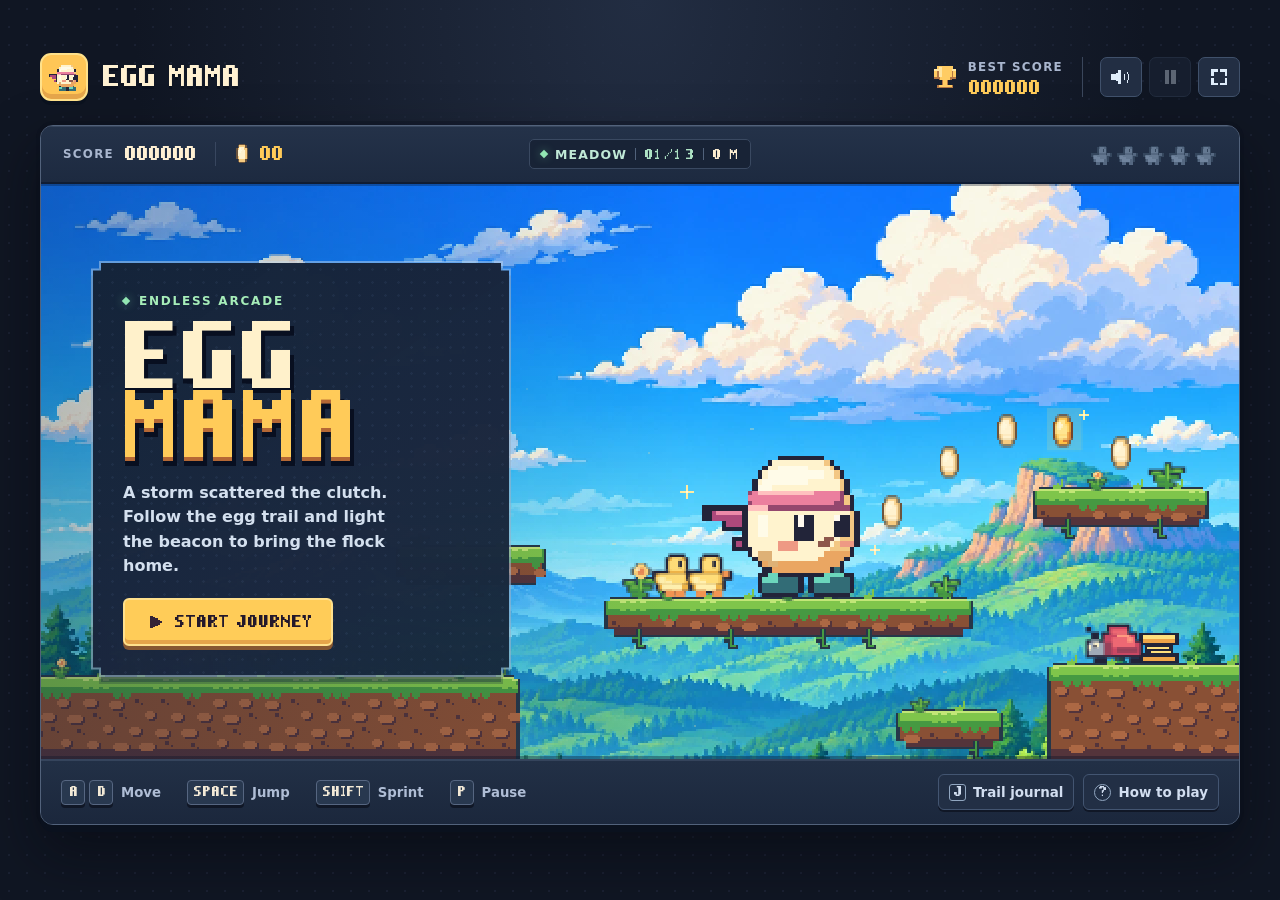
==== docs/index.html @ 4354c751 "Import Egg Mama from the original Site" ====
<!doctype html>
<html lang="en">
<head>
  <meta charset="utf-8">
  <meta name="viewport" content="width=device-width, initial-scale=1, viewport-fit=cover">
  <meta name="theme-color" content="#101623">
  <meta name="description" content="Recover Egg Mama’s scattered clutch across 13 pixel-art chapters. Golden eggs hatch into ducklings that follow her.">
  <link rel="icon" href="./assets/egg-icon.png" type="image/png">
  <link rel="preload" href="./assets/arcade.ttf" as="font" type="font/ttf" crossorigin>
  <link rel="stylesheet" href="./style.css">
  <title>Egg Mama</title>
</head>
<body>
  <main class="arcade" id="arcade">
    <header class="masthead">
      <div class="brand">
        <span class="brand-mark"><canvas width="20" height="20" data-icon="mama" aria-hidden="true"></canvas></span>
        <span class="brand-name">EGG MAMA</span>
      </div>
      <div class="utilities">
        <div class="record">
          <canvas width="16" height="16" data-icon="trophy" aria-hidden="true"></canvas>
          <div><span class="mini-label">Best score</span><strong id="best-score">000000</strong></div>
        </div>
        <div class="tool-buttons">
          <button class="icon-button" id="sound" type="button" title="Mute sound (M)" aria-label="Mute sound" aria-pressed="false"><canvas width="16" height="16" data-icon="sound" aria-hidden="true"></canvas></button>
          <button class="icon-button" id="pause" type="button" title="Pause (P or Esc)" aria-label="Pause" disabled><canvas width="16" height="16" data-icon="pause" aria-hidden="true"></canvas></button>
          <button class="icon-button" id="fullscreen" type="button" title="Fullscreen (F)" aria-label="Fullscreen" aria-pressed="false"><canvas width="16" height="16" data-icon="fullscreen" aria-hidden="true"></canvas></button>
        </div>
      </div>
    </header>

    <section class="cabinet" aria-label="Egg Mama arcade game">
      <header class="hud">
        <div class="hud-left">
          <div class="score-stat"><span class="mini-label">Score</span><strong id="score">000000</strong></div>
          <div class="egg-stat">
            <canvas width="16" height="16" data-icon="egg" aria-hidden="true"></canvas>
            <strong id="eggs" aria-label="0 eggs">00</strong>
          </div>
        </div>
        <div class="place"><i aria-hidden="true"></i><span id="zone">Meadow</span><span class="hud-divider"></span><strong id="chapter-progress">01/13</strong><span class="hud-divider distance-divider"></span><strong id="distance">0 m</strong></div>
        <div class="flock" id="flock" role="img" aria-label="0 of 5 duckling extra lives">
          <canvas width="16" height="16" data-icon="duckling-empty" aria-hidden="true"></canvas>
          <canvas width="16" height="16" data-icon="duckling-empty" aria-hidden="true"></canvas>
          <canvas width="16" height="16" data-icon="duckling-empty" aria-hidden="true"></canvas>
          <canvas width="16" height="16" data-icon="duckling-empty" aria-hidden="true"></canvas>
          <canvas width="16" height="16" data-icon="duckling-empty" aria-hidden="true"></canvas>
        </div>
      </header>

      <div class="viewport" id="viewport">
        <canvas id="world" width="600" height="288" role="img" aria-label="An egg mother and her flock in a pixel-art landscape"></canvas>
        <div class="chapter-story" id="chapter-story" role="status" hidden>
          <span id="story-kicker" class="mode"></span>
          <strong id="story-name"></strong>
          <p id="story-text"></p>
        </div>
        <div class="notice" id="notice" role="status" hidden></div>
        <div class="power-status" id="power-status" hidden></div>

        <section class="intro-screen" id="intro" aria-labelledby="game-title">
          <div class="intro-card">
            <span class="mode"><i aria-hidden="true"></i> Endless arcade</span>
            <h1 id="game-title" class="arcade-title"><span>EGG</span><span>MAMA</span></h1>
            <p>A storm scattered the clutch. Follow the egg trail and light the beacon to bring the flock home.</p>
            <div class="title-actions">
              <button class="primary-button" id="play" type="button"><canvas width="16" height="16" data-icon="play-dark" aria-hidden="true"></canvas><span id="play-label">Start journey</span></button>
              <button class="secondary-button" id="start-over" type="button" hidden>Start over</button>
            </div>
            <p id="save-label" class="save-label" hidden></p>
          </div>
        </section>

        <section class="overlay" id="paused" aria-labelledby="pause-title" hidden>
          <div class="overlay-card">
            <h2 id="pause-title">Paused</h2>
            <div class="overlay-actions">
              <button class="primary-button" id="resume" type="button">Resume</button>
              <button class="secondary-button" id="pause-home" type="button">Title screen</button>
            </div>
          </div>
        </section>

        <section class="overlay" id="game-over" aria-labelledby="over-title" hidden>
          <div class="overlay-card">
            <span class="mode record-message" id="new-record" hidden>New best score</span>
            <h2 id="over-title">One more try?</h2>
            <div class="results">
              <div><span class="mini-label">Score</span><strong id="result-score">0</strong></div>
              <div><span class="mini-label">Eggs</span><strong id="result-eggs">0</strong></div>
              <div><span class="mini-label">Distance</span><strong id="result-distance">0 m</strong></div>
            </div>
            <div class="overlay-actions">
              <button class="primary-button" id="retry" type="button">Retry checkpoint</button>
              <button class="secondary-button" id="home" type="button">Title screen</button>
            </div>
          </div>
        </section>

        <section class="overlay" id="finish" aria-labelledby="finish-title" hidden>
          <div class="overlay-card finish-card">
            <span class="mode"><i aria-hidden="true"></i> Journey complete</span>
            <h2 id="finish-title">Beacon relit!</h2>
            <p id="finish-story"></p>
            <div class="overlay-actions">
              <button class="primary-button" id="keep-going" type="button">Keep going</button>
              <button class="secondary-button" id="finish-home" type="button">Title screen</button>
            </div>
          </div>
        </section>

        <section class="overlay" id="help" aria-labelledby="help-title" hidden>
          <div class="overlay-card help-card">
            <button class="icon-button close-button" id="close-help" type="button" aria-label="Close controls"><canvas width="16" height="16" data-icon="close" aria-hidden="true"></canvas></button>
            <h2 id="help-title">How to play</h2>
            <p>Follow the egg trails and stomp enemies by landing on them. Flags save your progress on this device.</p>
            <div class="field-guide">
              <div><canvas width="16" height="16" data-icon="gold" aria-hidden="true"></canvas><p><strong>Golden egg</strong><span>Hatches one duckling, worth an extra life.</span></p></div>
              <div><canvas width="16" height="16" data-icon="shield" aria-hidden="true"></canvas><p><strong>Shell shield</strong><span>Absorbs one hit.</span></p></div>
              <div><canvas width="16" height="16" data-icon="magnet" aria-hidden="true"></canvas><p><strong>Magnet</strong><span>Pulls nearby eggs to you.</span></p></div>
              <div><canvas width="16" height="16" data-icon="duckling" aria-hidden="true"></canvas><p><strong>Flock</strong><span>Up to five ducklings can follow you.</span></p></div>
            </div>
            <p class="help-keys">Move with A / D or the arrow keys. Hold Space to jump higher, Shift to sprint, and press P to pause.</p>
            <p class="help-touch">Hold a direction to move and hold Jump to jump higher.</p>
          </div>
        </section>
        <section class="overlay" id="journal" aria-labelledby="journal-title" hidden>
          <div class="overlay-card journal-card">
            <button class="icon-button close-button" id="close-journal" type="button" aria-label="Close trail journal"><canvas width="16" height="16" data-icon="close" aria-hidden="true"></canvas></button>
            <h2 id="journal-title">Trail journal</h2>
            <p id="journal-progress" class="journal-progress"></p>
            <ol id="chapter-list" class="chapter-list"></ol>
          </div>
        </section>

        <section class="overlay" id="reset" aria-labelledby="reset-title" hidden>
          <div class="overlay-card reset-card">
            <h2 id="reset-title">Start over?</h2>
            <p>Replace your saved journey and begin again in the Meadow.</p>
            <div class="overlay-actions">
              <button class="secondary-button" id="cancel-reset" type="button">Keep save</button>
              <button class="primary-button" id="confirm-reset" type="button">Start over</button>
            </div>
          </div>
        </section>
      </div>

      <footer class="control-bar">
        <div class="desktop-keys" aria-label="Keyboard controls">
          <div class="key-group"><div class="key-stack"><kbd>A</kbd><kbd>D</kbd></div><span>Move</span></div>
          <div class="key-group"><kbd class="wide-key">Space</kbd><span>Jump</span></div>
          <div class="key-group"><kbd class="wide-key">Shift</kbd><span>Sprint</span></div>
          <div class="key-group pause-key"><kbd>P</kbd><span>Pause</span></div>
        </div>
        <div class="touch-keys" aria-label="Touch controls">
          <div class="touch-direction">
            <button class="touch-button" type="button" data-input="left" aria-label="Move left"><span aria-hidden="true">◀</span></button>
            <button class="touch-button" type="button" data-input="right" aria-label="Move right"><span aria-hidden="true">▶</span></button>
          </div>
          <button class="touch-button touch-jump" type="button" data-input="jump">Jump</button>
        </div>
        <div class="footer-actions">
          <button class="help-button" id="show-journal" type="button" aria-label="Trail journal" aria-expanded="false" aria-controls="journal"><span aria-hidden="true">J</span><span class="help-label">Trail journal</span></button>
          <button class="help-button" id="show-help" type="button" aria-label="How to play" aria-expanded="false" aria-controls="help"><span aria-hidden="true">?</span><span class="help-label">How to play</span></button>
        </div>
      </footer>
    </section>
  </main>
  <script type="module" src="./game.mjs"></script>
</body>
</html>
---- docs/style.css ----
@font-face {
  font-family: Arcade;
  src: url("./assets/arcade.ttf") format("truetype");
  font-style: normal;
  font-weight: 400;
  font-display: swap;
}

:root {
  color-scheme: dark;
  --page: #101623;
  --ink: #141a28;
  --case: #1c2639;
  --border: #35445b;
  --paper: #ffefcd;
  --label: #a9b6ce;
  --gold: #ffcb59;
  --mint: #92e7b3;
  --display: Arcade, ui-monospace, monospace;
  --chamfer: polygon(0 8px, 8px 8px, 8px 0, calc(100% - 8px) 0, calc(100% - 8px) 8px, 100% 8px, 100% calc(100% - 8px), calc(100% - 8px) calc(100% - 8px), calc(100% - 8px) 100%, 8px 100%, 8px calc(100% - 8px), 0 calc(100% - 8px));
}

* { box-sizing: border-box; }
[hidden] { display: none !important; }

body {
  min-width: 280px;
  margin: 0;
  min-height: 100svh;
  background:
    radial-gradient(ellipse at 50% 0, #222d42 0%, transparent 56%),
    radial-gradient(circle at center, #9bb1f012 0 1px, transparent 1.5px) 0 0 / 18px 18px,
    var(--page);
  color: var(--paper);
  font-family: "Trebuchet MS", system-ui, sans-serif;
  font-size: 1rem;
}

button { font: inherit; color: inherit; }
button:not(:disabled) { cursor: pointer; }
button:focus-visible { outline: 3px solid #a4ffd2; outline-offset: 4px; }
button:disabled { opacity: .37; }

.arcade {
  width: min(1200px, calc(100% - 80px));
  margin: 0 auto;
  padding: clamp(22px, 5vh, 58px) 0 30px;
}

.masthead {
  min-height: 64px;
  margin-bottom: 16px;
  display: flex;
  align-items: center;
  justify-content: space-between;
  gap: 18px;
}

.brand, .utilities, .tool-buttons, .record { display: flex; align-items: center; }
.brand { gap: 14px; }
.brand-mark {
  display: grid;
  width: 48px;
  height: 48px;
  place-items: center;
  flex: none;
  background: #ffc656;
  border: 2px solid #ffe18a;
  box-shadow: inset 0 -5px #e5a54a, 0 4px #0a111e;
  border-radius: 11px;
}
.brand-mark canvas { width: 34px; height: 34px; }
.brand-name {
  font: 1.55rem/1 var(--display);
  color: #fff1d2;
  white-space: nowrap;
  text-shadow: 0 3px #0b111e;
}

.utilities { gap: 19px; }
.record { gap: 10px; line-height: 1; }
.record canvas { width: 26px; height: 26px; }
.record strong { display: block; margin-top: 6px; color: var(--gold); font: 1.03rem/1 var(--display); }
.mini-label { color: var(--label); font-size: .74rem; font-weight: 800; letter-spacing: .11em; text-transform: uppercase; white-space: nowrap; }
.tool-buttons { gap: 7px; border-left: 1px solid #3a465b; padding-left: 17px; }
.icon-button {
  display: grid;
  place-items: center;
  width: 42px;
  height: 40px;
  padding: 0;
  background: #222e43;
  border: 1px solid #40516b;
  box-shadow: 0 3px #0d1522;
  border-radius: 7px;
}
.icon-button canvas { width: 22px; height: 22px; }
.icon-button:hover:not(:disabled), .help-button:hover { background: #33415b; border-color: #677b98; }
.icon-button[aria-pressed="true"] { background: #34415a; }

canvas { image-rendering: pixelated; }
.cabinet {
  overflow: hidden;
  border: 1px solid #52627b;
  border-radius: 13px;
  background: var(--case);
  box-shadow: 0 7px 0 #0a111e, 0 26px 55px #05070e85, 0 0 0 4px #0c13205c;
}

.hud {
  height: 58px;
  display: grid;
  grid-template-columns: minmax(0, 1fr) auto minmax(0, 1fr);
  align-items: center;
  padding: 0 22px;
  border-bottom: 2px solid #101d33;
  box-shadow: inset 0 1px #71829c42;
  background: linear-gradient(#243249, #1d2a40);
  font-variant-numeric: tabular-nums;
}

.hud-left, .score-stat, .egg-stat, .place, .flock { display: flex; align-items: center; }
.hud-left { gap: 19px; }
.score-stat { gap: 10px; }
.hud strong { font: 1.03rem/1 var(--display); color: #fff0d3; }
.egg-stat { gap: 5px; padding-left: 14px; border-left: 1px solid #53617c7a; }
.egg-stat canvas, .flock canvas { width: 24px; height: 24px; }
.egg-stat strong { color: var(--gold); }

.place {
  min-height: 30px;
  padding: 3px 11px;
  gap: 8px;
  background: #182336;
  border: 1px solid #3a4961;
  border-radius: 5px;
  color: #c0e9d7;
  font-size: .78rem;
  font-weight: 800;
  text-transform: uppercase;
  letter-spacing: .09em;
  white-space: nowrap;
}
.place i, .mode i {
  width: 6px;
  height: 6px;
  flex: none;
  background: var(--mint);
  box-shadow: 0 0 10px #8dffbc5e;
  transform: rotate(45deg);
}
.place strong { font-size: .77rem; white-space: nowrap; }
#chapter-progress { color: #aee3c5; }
#zone { min-width: 0; overflow: hidden; text-overflow: ellipsis; }
.hud-divider { width: 1px; height: 12px; background: #51627b; }
.flock { justify-self: end; gap: 3px; }
.flock canvas { width: 23px; height: 23px; }

.viewport {
  position: relative;
  height: clamp(410px, min(47vw, calc(100svh - 260px)), 575px);
  isolation: isolate;
  overflow: hidden;
  background: #399ce0 url("./assets/meadow.webp") center / cover no-repeat;
  user-select: none;
}
.viewport::after {
  content: "";
  position: absolute;
  inset: 0;
  z-index: 2;
  pointer-events: none;
  box-shadow: inset 0 2px #09162b55, inset 0 -3px #0811245c;
}
#world { position: absolute; inset: 0; width: 100%; height: 100%; display: block; }

.intro-screen {
  position: absolute;
  inset: 0;
  z-index: 3;
  display: flex;
  align-items: center;
  padding: clamp(24px, 4vw, 50px);
  background: linear-gradient(90deg, #11203949, transparent 54%);
}

.intro-card {
  position: relative;
  width: min(420px, 50%);
  min-width: 330px;
  padding: 28px 32px 31px;
  margin-top: -5px;
  isolation: isolate;
  filter: drop-shadow(0 7px #12293c8c);
}
.intro-card::before, .intro-card::after {
  content: "";
  position: absolute;
  inset: 0;
  clip-path: var(--chamfer);
  z-index: -2;
  background: #c3daf179;
}
.intro-card::after {
  inset: 2px;
  z-index: -1;
  background:
    radial-gradient(circle at center, #82a7da12 0 1px, transparent 1.5px) 0 0 / 13px 13px,
    linear-gradient(145deg, #14243a, #18243bf5 65%, #15293cf7);
}

.mode {
  display: inline-flex;
  align-items: center;
  gap: 10px;
  margin-bottom: 12px;
  color: #a6edb9;
  font-size: .75rem;
  font-weight: 800;
  letter-spacing: .15em;
  text-transform: uppercase;
}
.arcade-title {
  display: flex;
  flex-direction: column;
  gap: 1px;
  margin: 3px 0 0;
  font: clamp(3.65rem, 6.25vw, 5.7rem)/.86 var(--display);
  letter-spacing: .011em;
  text-shadow: 0 5px #080f20, 4px 5px #080f20;
}
.arcade-title span:first-child { color: #fff1cb; }
.arcade-title span:last-child { color: var(--gold); text-shadow: 0 4px #b56835, 0 9px #080f20, 4px 9px #080f20; }

.intro-card p {
  max-width: 285px;
  margin: 20px 0 20px;
  color: #d4e0ef;
  font-size: 1rem;
  font-weight: 600;
  line-height: 1.52;
}
.primary-button, .secondary-button {
  display: inline-flex;
  min-height: 48px;
  justify-content: center;
  align-items: center;
  gap: 10px;
  padding: 8px 19px;
  border-radius: 6px;
  font: .91rem/1.16 var(--display);
  text-transform: uppercase;
  white-space: nowrap;
}
.primary-button {
  background: #ffcc58;
  color: #23182b;
  border: 2px solid #ffe08c;
  box-shadow: inset 0 -4px #e5a44a, 0 4px #865732;
}
.primary-button:hover { background: #ffdc78; }
.primary-button:active, .secondary-button:active { transform: translateY(2px); }
.primary-button canvas { width: 20px; height: 20px; }
.secondary-button {
  background: #2b3b54;
  border: 1px solid #607593;
  box-shadow: 0 4px #111a2b;
}
.secondary-button:hover { background: #374b65; }

.overlay {
  position: absolute;
  inset: 0;
  z-index: 4;
  display: grid;
  place-items: center;
  padding: 12px;
  background: #0b172bbc;
}
.overlay-card {
  position: relative;
  width: min(100%, 477px);
  max-height: 100%;
  overflow-y: auto;
  padding: 25px 26px 32px;
  text-align: center;
  border: 2px solid #667e9b;
  border-radius: 9px;
  background: #18263c;
  box-shadow: 0 6px #0c1424;
}
.overlay-card h2 {
  margin: 10px 0 24px;
  color: var(--gold);
  font: clamp(1.55rem, 4.8vw, 2.6rem)/1.2 var(--display);
  text-transform: uppercase;
  text-shadow: 0 4px #0a1325;
}
.overlay-actions { display: flex; justify-content: center; flex-wrap: wrap; gap: 12px; }
.results { display: grid; grid-template-columns: repeat(3, 1fr); margin: 8px 0 23px; gap: 10px; }
.results div { min-width: 0; padding: 11px 4px; border: 1px solid #404f68; border-radius: 6px; background: #121e31; }
.results strong { display: block; margin-top: 8px; color: var(--paper); font: 1.02rem/1 var(--display); }
.record-message { margin: 0; }
.help-card { width: min(100%, 525px); text-align: left; }
.help-card h2 { padding-right: 38px; margin: 0 0 12px; font-size: clamp(1.42rem, 4vw, 2.11rem); }
.help-card p { margin: 0; color: #d5e0f0; line-height: 1.4; }
.close-button { position: absolute; top: 12px; right: 12px; }
.field-guide { display: grid; grid-template-columns: repeat(2, 1fr); gap: 7px; margin: 15px 0; }
.field-guide div { display: flex; align-items: center; gap: 5px; padding: 7px 5px; border: 1px solid #425572; background: #21344b; border-radius: 5px; }
.field-guide canvas { width: 32px; height: 32px; flex: none; }
.field-guide p { font-size: .87rem; }
.field-guide strong { display: block; color: var(--paper); font-size: .93rem; }
.field-guide p span { color: #bfd1e8; }
.help-card .help-keys, .help-card .help-touch { color: #bac9df; font-size: .92rem; }
.help-touch { display: none; }

.notice, .power-status {
  position: absolute;
  z-index: 2;
  top: 14px;
  padding: 8px 13px;
  border: 1px solid #b4e6c2;
  border-radius: 5px;
  color: #fbf0cc;
  background: #15263ce8;
  font: .78rem/1.2 var(--display);
  text-align: center;
  pointer-events: none;
}
.notice { left: 50%; transform: translateX(-50%); max-width: 90%; }
.chapter-story:not([hidden]) ~ .notice { top: auto; bottom: 9px; left: auto; right: 11px; max-width: 45%; transform: none; }
.power-status { top: auto; bottom: 9px; left: 11px; border-color: #6fdcee; color: #bcf3f4; }

.control-bar {
  min-height: 65px;
  display: flex;
  align-items: center;
  justify-content: space-between;
  gap: 12px;
  padding: 10px 20px 11px;
  background: linear-gradient(#223046, #1b273c);
  border-top: 2px solid #35445c;
}
.desktop-keys, .key-group, .key-stack { display: flex; align-items: center; }
.desktop-keys { gap: 26px; }
.key-group { gap: 8px; color: #afbdd5; font-size: .83rem; font-weight: 700; }
.key-stack { gap: 4px; }
kbd {
  display: inline-grid;
  place-items: center;
  min-width: 24px;
  height: 25px;
  padding: 0 5px;
  background: #28384f;
  border: 1px solid #566681;
  border-radius: 4px;
  box-shadow: 0 3px #101726;
  color: #f3ead7;
  font: .71rem/1 var(--display);
}
kbd.wide-key { min-width: 50px; }
.touch-keys { display: none; }
.help-button {
  display: inline-flex;
  min-height: 36px;
  align-items: center;
  gap: 7px;
  padding: 0 10px;
  border: 1px solid #435571;
  border-radius: 6px;
  background: #222f45;
  color: #d2def0;
  font-size: .84rem;
  font-weight: 750;
  white-space: nowrap;
  box-shadow: 0 2px #101726;
}
.help-button span:first-child {
  display: grid;
  place-items: center;
  width: 17px;
  height: 17px;
  border: 1px solid #91a6c0;
  border-radius: 50%;
  font: .73rem/1 var(--display);
}

.arcade:fullscreen, .arcade.theater {
  display: flex;
  flex-direction: column;
  width: 100%;
  height: 100%;
  padding: 8px max(10px, env(safe-area-inset-right)) max(10px, env(safe-area-inset-bottom)) max(10px, env(safe-area-inset-left));
  background: var(--page);
}
.arcade.theater { position: fixed; inset: 0; z-index: 10; }
.arcade:fullscreen .masthead, .arcade.theater .masthead { min-height: 48px; margin-bottom: 9px; }
.arcade:fullscreen .cabinet, .arcade.theater .cabinet { flex: 1; min-height: 0; display: flex; flex-direction: column; }
.arcade:fullscreen .viewport, .arcade.theater .viewport { flex: 1; min-height: 0; height: auto; }
.arcade:fullscreen .hud, .arcade.theater .hud { flex: none; }
body.theater-open { overflow: hidden; }

@media (max-width: 850px) {
  .arcade { width: calc(100% - 42px); }
  .desktop-keys { gap: 14px; }
  .intro-card { width: 53%; padding-left: 26px; padding-right: 26px; }
}

@media (max-width: 700px) {
  .arcade { width: calc(100% - 22px); padding-top: 12px; padding-bottom: 15px; }
  .masthead { min-height: 48px; margin-bottom: 9px; gap: 7px; }
  .brand { gap: 8px; }
  .brand-mark { width: 35px; height: 35px; border-radius: 7px; }
  .brand-mark canvas { width: 26px; height: 26px; }
  .brand-name { font-size: 1.03rem; }
  .utilities { gap: 9px; }
  .tool-buttons { gap: 4px; padding-left: 7px; }
  .icon-button { width: 34px; height: 34px; }
  .icon-button canvas { width: 20px; height: 20px; }
  .record { gap: 4px; }
  .record canvas { width: 17px; height: 19px; }
  .record strong { font-size: .74rem; margin-top: 3px; }
  .record .mini-label { font-size: .56rem; }
  .hud { height: 45px; padding: 0 9px; gap: 5px; }
  .hud-left { gap: 5px; }
  .score-stat { gap: 5px; }
  .score-stat .mini-label { display: none; }
  .hud strong { font-size: .77rem; }
  .egg-stat { gap: 2px; padding-left: 3px; }
  .egg-stat canvas, .flock canvas { width: 19px; height: 19px; }
  .flock { gap: 1px; }
  .place { padding: 3px 5px; min-height: 25px; gap: 4px; font-size: .65rem; letter-spacing: .016em; }
  .place strong { font-size: .66rem; }
  .place i { width: 4px; height: 4px; }
  .viewport { height: clamp(390px, 63svh, 525px); }
  .intro-screen { align-items: flex-end; justify-content: center; padding: 13px; background: linear-gradient(0deg, #13263b78, transparent 57%); }
  .intro-card { width: min(100%, 340px); min-width: 0; padding: 16px 17px 20px; margin: 0; }
  .arcade-title { flex-direction: row; gap: .2em; font-size: clamp(2rem, 10vw, 3.1rem); }
  .intro-card p { margin: 13px 0 15px; }
  .mode { font-size: .68rem; margin-bottom: 8px; }
  .primary-button, .secondary-button { min-height: 44px; padding-inline: 12px; font-size: .79rem; }
  .control-bar { min-height: 70px; padding: 9px 10px 11px; }
  .overlay-card { padding: 20px 13px 24px; }
}

@media (pointer: coarse), (max-width: 700px) {
  .desktop-keys, .help-keys { display: none; }
  .help-touch { display: block; }
  .touch-keys, .touch-direction { display: flex; align-items: center; gap: 9px; }
  .touch-keys { flex: 1; justify-content: space-between; user-select: none; }
  .touch-button {
    display: grid;
    min-width: 46px;
    height: 46px;
    place-items: center;
    padding: 0 12px;
    border: 1px solid #566d8b;
    border-radius: 7px;
    background: #2c415b;
    box-shadow: 0 4px #101929;
    color: #eff1eb;
    font: 1rem/1 var(--display);
    touch-action: none;
    -webkit-touch-callout: none;
  }
  .touch-button.pressed { transform: translateY(2px); background: #3d5878; box-shadow: 0 2px #101929; }
  .touch-jump { background: #ffca56; color: #271d30; border-color: #f7dd88; }
  .touch-jump.pressed { background: #f2b840; }
  .help-button { min-width: 35px; justify-content: center; padding-inline: 6px; }
  .help-label { display: none; }
}

@media (max-width: 355px) {
  .record canvas, .place i { display: none; }
  .brand-name { font-size: .9rem; }
  .icon-button { width: 31px; }
  .hud { padding-inline: 6px; }
  .flock canvas { width: 16px; height: 16px; }
  .field-guide canvas { width: 25px; height: 25px; }
}

@media (max-height: 575px) and (orientation: landscape) {
  .arcade { padding-top: 7px; width: calc(100% - 30px); }
  .masthead { min-height: 38px; margin-bottom: 7px; }
  .brand-mark { width: 34px; height: 34px; }
  .brand-mark canvas { width: 26px; height: 26px; }
  .hud { height: 42px; }
  .viewport { height: clamp(200px, calc(100svh - 155px), 385px); }
  .intro-screen { padding: 13px 23px; align-items: center; justify-content: flex-start; }
  .intro-card { min-width: 0; width: min(330px, 60%); padding: 11px 17px 16px; }
  .arcade-title { flex-direction: row; gap: .2em; font-size: clamp(2.1rem, 5.4vw, 3.3rem); }
  .intro-card p { font-size: .9rem; margin: 10px 0; }
  .control-bar { min-height: 57px; }
}


.title-actions, .footer-actions { display: flex; align-items: center; gap: 9px; }
.title-actions { flex-wrap: wrap; }
.intro-card .save-label { margin: 14px 0 0; color: #afe1c6; font-size: .82rem; }

.chapter-story {
  position: absolute;
  z-index: 2;
  top: 14px;
  left: 50%;
  width: min(490px, calc(100% - 24px));
  padding: 11px 16px 12px;
  transform: translateX(-50%);
  background: linear-gradient(130deg, #18283eea, #253047f2);
  border: 1px solid #b1cbaaa6;
  border-left: 4px solid #ffcf72;
  border-radius: 4px;
  color: var(--paper);
  box-shadow: 0 4px #131d31a3;
  pointer-events: none;
  animation: chapter-in .25s ease-out;
}
.chapter-story .mode { display: block; margin: 0 0 5px; font-size: .67rem; }
.chapter-story strong { display: block; color: #ffe6a5; font: 1.11rem/1.15 var(--display); }
.chapter-story p { margin: 6px 0 0; color: #e2e9f4; font-size: .9rem; line-height: 1.34; }
@keyframes chapter-in {
  from { opacity: 0; transform: translate(-50%, -4px); }
  to { opacity: 1; transform: translate(-50%, 0); }
}
@media (prefers-reduced-motion: reduce) { .chapter-story { animation: none; } }

.journal-card { width: min(100%, 660px); text-align: left; }
.journal-card h2 { padding-right: 34px; margin: 0 0 10px; font-size: clamp(1.42rem, 4vw, 2.11rem); }
.journal-progress { margin: 0 0 14px; color: #bbdfd6; font-size: .91rem; }
.chapter-list { list-style-type: none; display: grid; padding: 0; margin: 0; gap: 7px; }
.chapter-list li {
  display: grid;
  grid-template-columns: 25px 92px 1fr;
  min-height: 45px;
  align-items: center;
  gap: 9px;
  padding: 6px 9px;
  background: #21334b;
  border: 1px solid #435770;
  border-radius: 5px;
}
.chapter-list li[aria-current="step"] { border-color: #d8bd78; background: #314055; }
.chapter-list li.unvisited { grid-template-columns: 25px 1fr; background: #19283d; border-color: #32455e; color: #b9c6d9; }
.chapter-list .chapter-number { color: #e9cd91; font: .76rem/1 var(--display); }
.chapter-list .unvisited .chapter-number { color: #aab7ce; }
.chapter-list img { width: 92px; aspect-ratio: 16 / 9; object-fit: cover; border-radius: 3px; image-rendering: pixelated; }
.chapter-list strong { display: block; font-size: .94rem; }
.chapter-list p { margin: 3px 0 0; color: #d1dfef; font-size: .87rem; line-height: 1.35; }
.reset-card p, .finish-card p { margin: 0 0 21px; color: #d5e0f0; }
.finish-card h2 { margin: 6px 0 15px; }
.finish-card p { line-height: 1.5; }
.footer-actions { flex: none; }
#show-journal span:first-child { border-radius: 3px; }

@media (max-width: 700px) {
  .hud { grid-template-columns: auto minmax(0, 1fr) auto; }
  .place { justify-self: center; max-width: 100%; }
  #chapter-progress { font-size: .64rem; }
  .distance-divider, #distance { display: none; }
  .flock { gap: 0; }
  .flock canvas { width: 17px; height: 18px; }
  .brand-name { font-size: .99rem; }
  .intro-card .save-label { margin-top: 9px; }
  .chapter-story { top: 10px; padding: 8px 10px; }
  .chapter-story strong { font-size: .94rem; }
  .chapter-story p { font-size: .84rem; }
  .chapter-list li { grid-template-columns: 20px 64px 1fr; gap: 5px; padding: 5px; }
  .chapter-list li.unvisited { grid-template-columns: 20px 1fr; }
  .chapter-list img { width: 64px; }
  .chapter-list p { font-size: .8rem; }
  .footer-actions { gap: 4px; }
}
@media (max-width: 355px) {
  .brand-name { font-size: .82rem; }
  .flock canvas { width: 14px; height: 16px; }
  .title-actions { gap: 6px; }
}
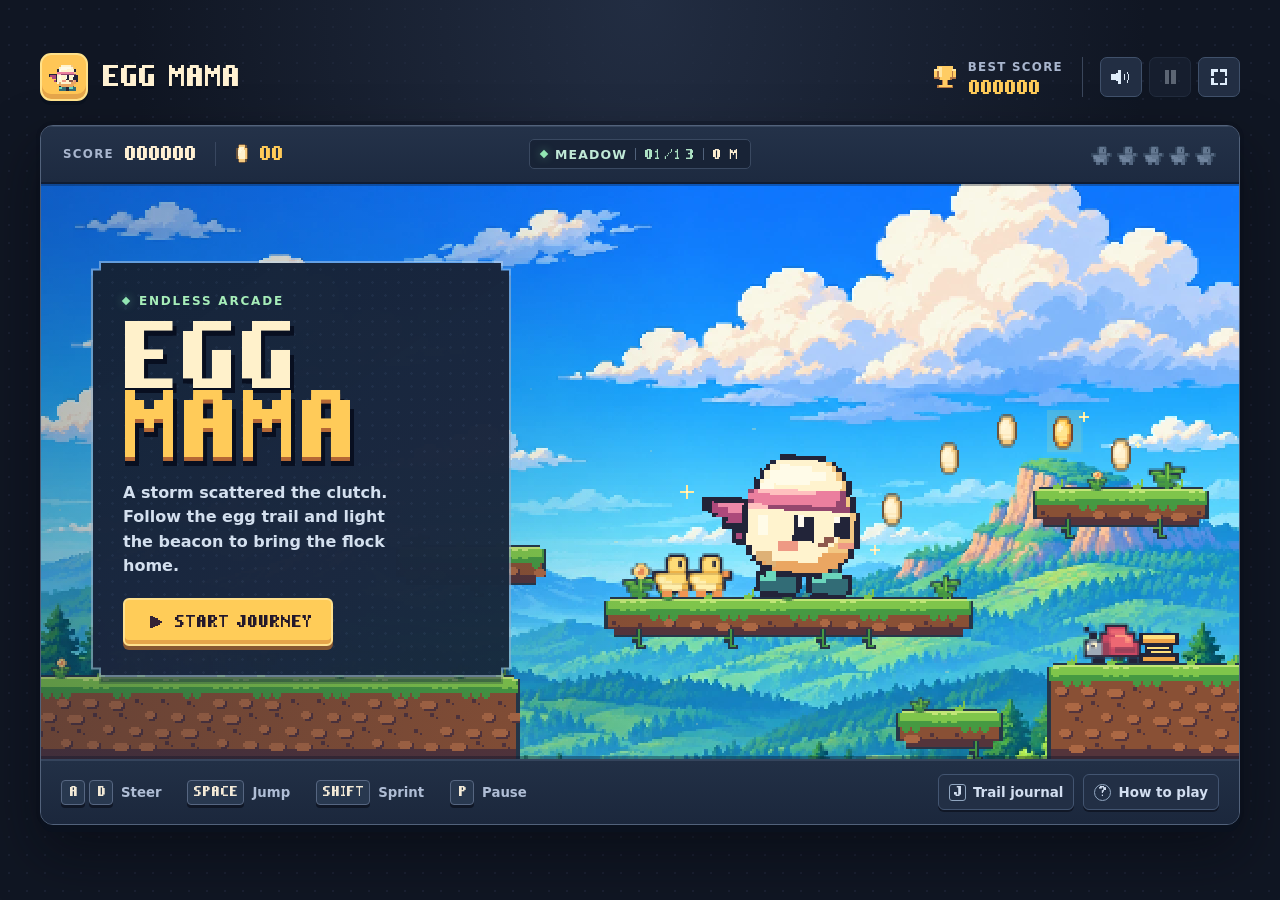
==== commit 32622cb9: "Make Egg Mama landscape-first with swipes and a new soundtrack" ====
--- a/docs/index.html
+++ b/docs/index.html
@@ -30,6 +30,8 @@
       </div>
     </header>
 
+    <div class="rotate-tip"><span class="phone-icon" aria-hidden="true"></span><span>Rotate your phone for a wider view.</span></div>
+
     <section class="cabinet" aria-label="Egg Mama arcade game">
       <header class="hud">
         <div class="hud-left">
@@ -50,7 +52,7 @@
       </header>
 
       <div class="viewport" id="viewport">
-        <canvas id="world" width="600" height="288" role="img" aria-label="An egg mother and her flock in a pixel-art landscape"></canvas>
+        <canvas id="world" width="600" height="288" role="img" aria-label="Egg Mama game field. Swipe up to jump or swipe sideways to steer."></canvas>
         <div class="chapter-story" id="chapter-story" role="status" hidden>
           <span id="story-kicker" class="mode"></span>
           <strong id="story-name"></strong>
@@ -64,6 +66,7 @@
             <span class="mode"><i aria-hidden="true"></i> Endless arcade</span>
             <h1 id="game-title" class="arcade-title"><span>EGG</span><span>MAMA</span></h1>
             <p>A storm scattered the clutch. Follow the egg trail and light the beacon to bring the flock home.</p>
+            <p class="gesture-brief">Mama rolls forward. Swipe up to jump and sideways to steer.</p>
             <div class="title-actions">
               <button class="primary-button" id="play" type="button"><canvas width="16" height="16" data-icon="play-dark" aria-hidden="true"></canvas><span id="play-label">Start journey</span></button>
               <button class="secondary-button" id="start-over" type="button" hidden>Start over</button>
@@ -121,8 +124,8 @@
               <div><canvas width="16" height="16" data-icon="magnet" aria-hidden="true"></canvas><p><strong>Magnet</strong><span>Pulls nearby eggs to you.</span></p></div>
               <div><canvas width="16" height="16" data-icon="duckling" aria-hidden="true"></canvas><p><strong>Flock</strong><span>Up to five ducklings can follow you.</span></p></div>
             </div>
-            <p class="help-keys">Move with A / D or the arrow keys. Hold Space to jump higher, Shift to sprint, and press P to pause.</p>
-            <p class="help-touch">Hold a direction to move and hold Jump to jump higher.</p>
+            <p class="help-keys">Mama rolls forward on her own. Steer with A / D or the arrow keys, hold Space to jump higher, and press P to pause.</p>
+            <p class="help-touch">Mama rolls forward on her own. Swipe anywhere on the game field. Swipe up to jump, left to back up, or right to speed up. You can also use the buttons.</p>
           </div>
         </section>
         <section class="overlay" id="journal" aria-labelledby="journal-title" hidden>
@@ -148,16 +151,17 @@
 
       <footer class="control-bar">
         <div class="desktop-keys" aria-label="Keyboard controls">
-          <div class="key-group"><div class="key-stack"><kbd>A</kbd><kbd>D</kbd></div><span>Move</span></div>
+          <div class="key-group"><div class="key-stack"><kbd>A</kbd><kbd>D</kbd></div><span>Steer</span></div>
           <div class="key-group"><kbd class="wide-key">Space</kbd><span>Jump</span></div>
           <div class="key-group"><kbd class="wide-key">Shift</kbd><span>Sprint</span></div>
           <div class="key-group pause-key"><kbd>P</kbd><span>Pause</span></div>
         </div>
         <div class="touch-keys" aria-label="Touch controls">
           <div class="touch-direction">
-            <button class="touch-button" type="button" data-input="left" aria-label="Move left"><span aria-hidden="true">◀</span></button>
-            <button class="touch-button" type="button" data-input="right" aria-label="Move right"><span aria-hidden="true">▶</span></button>
+            <button class="touch-button" type="button" data-input="left" aria-label="Roll left"><span aria-hidden="true">◀</span></button>
+            <button class="touch-button" type="button" data-input="right" aria-label="Roll right"><span aria-hidden="true">▶</span></button>
           </div>
+          <span class="swipe-hint">Swipe up to jump<br>Swipe left or right to steer</span>
           <button class="touch-button touch-jump" type="button" data-input="jump">Jump</button>
         </div>
         <div class="footer-actions">
--- a/docs/style.css
+++ b/docs/style.css
@@ -575,3 +575,97 @@
   .flock canvas { width: 14px; height: 16px; }
   .title-actions { gap: 6px; }
 }
+
+#world { touch-action: none; -webkit-user-select: none; }
+.rotate-tip, .gesture-brief, .swipe-hint { display: none; }
+
+@media (orientation: portrait) and (max-width: 850px) {
+  .rotate-tip {
+    display: flex;
+    align-items: center;
+    gap: 8px;
+    padding: 0 4px 10px;
+    color: #c6d9e9;
+    font-size: .85rem;
+    font-weight: 650;
+  }
+  .phone-icon {
+    display: inline-block;
+    width: 17px;
+    height: 10px;
+    border: 1.5px solid #afe1c6;
+    border-radius: 2px;
+    box-shadow: inset -2px 0 #afe1c660;
+  }
+}
+
+@media (pointer: coarse), (max-width: 700px), (orientation: landscape) and (max-height: 560px) {
+  .intro-card .gesture-brief { display: block; margin: 9px 0 14px; color: #b6e6d5; font-size: .81rem; line-height: 1.35; }
+  .swipe-hint { display: block; color: #b2c7db; font-size: .72rem; font-weight: 700; line-height: 1.3; text-align: center; }
+}
+
+@media (max-width: 450px) and (orientation: portrait) {
+  .swipe-hint { display: none; }
+}
+
+@media (orientation: landscape) and (max-height: 560px) {
+  .arcade, .arcade.theater, .arcade:fullscreen {
+    display: flex;
+    flex-direction: column;
+    width: 100%;
+    max-width: none;
+    height: 100dvh;
+    padding: max(4px, env(safe-area-inset-top)) max(6px, env(safe-area-inset-right)) max(4px, env(safe-area-inset-bottom)) max(6px, env(safe-area-inset-left));
+  }
+  .masthead, .arcade.theater .masthead, .arcade:fullscreen .masthead { min-height: 35px; margin-bottom: 5px; }
+  .brand-name { font-size: .98rem; }
+  .brand-mark { width: 31px; height: 31px; }
+  .brand-mark canvas { width: 22px; height: 22px; }
+  .tool-buttons .icon-button { width: 39px; height: 34px; }
+  .record strong { margin-top: 3px; }
+  .cabinet { flex: 1; display: flex; flex-direction: column; min-height: 0; }
+  .hud { flex: none; height: 34px; }
+  .hud .place { min-height: 24px; }
+  .hud canvas { width: 18px; height: 18px; }
+  .viewport, .arcade.theater .viewport, .arcade:fullscreen .viewport { flex: 1; min-height: 0; height: auto; }
+  .control-bar { flex: none; min-height: 46px; padding: 3px 9px 5px; gap: 8px; }
+  .desktop-keys, .help-keys { display: none; }
+  .help-touch { display: block; }
+  .touch-keys, .touch-direction { display: flex; align-items: center; gap: 6px; }
+  .touch-keys { flex: 1; justify-content: space-between; user-select: none; }
+  .touch-button {
+    display: grid;
+    place-items: center;
+    min-width: 46px;
+    height: 38px;
+    padding: 0 11px;
+    border: 1px solid #566d8b;
+    border-radius: 6px;
+    background: #2c415b;
+    color: #eff1eb;
+    font: .92rem/1 var(--display);
+    touch-action: none;
+    -webkit-touch-callout: none;
+  }
+  .touch-button.pressed { background: #3d5878; }
+  .touch-jump { background: #ffca56; color: #271d30; border-color: #f7dd88; }
+  .touch-jump.pressed { background: #f2b840; }
+  .help-button { min-height: 36px; min-width: 37px; justify-content: center; padding-inline: 6px; }
+  .help-label { display: none; }
+  .intro-screen { padding: 6px 19px; }
+  .intro-card { width: min(362px, 60%); margin: 0; padding: 9px 14px 12px; }
+  .intro-card .mode { margin-bottom: 3px; font-size: .65rem; }
+  .arcade-title { font-size: clamp(1.9rem, 4.9vw, 3.2rem); }
+  .intro-card p { margin: 7px 0; font-size: .85rem; line-height: 1.24; }
+  .intro-card .gesture-brief { margin: 6px 0 9px; font-size: .73rem; }
+  .intro-card .primary-button, .intro-card .secondary-button { min-height: 38px; padding-inline: 9px; font-size: .73rem; }
+  .intro-card .save-label { margin: 8px 0 0; font-size: .68rem; }
+  .chapter-story { top: 6px; padding: 7px 10px; }
+  .chapter-story p { margin-top: 4px; font-size: .82rem; }
+}
+
+@media (orientation: landscape) and (max-height: 350px) {
+  .intro-card > .mode, .intro-card .gesture-brief { display: none; }
+  .intro-card p { margin-block: 5px 8px; }
+  .intro-card .save-label { margin-top: 5px; }
+}
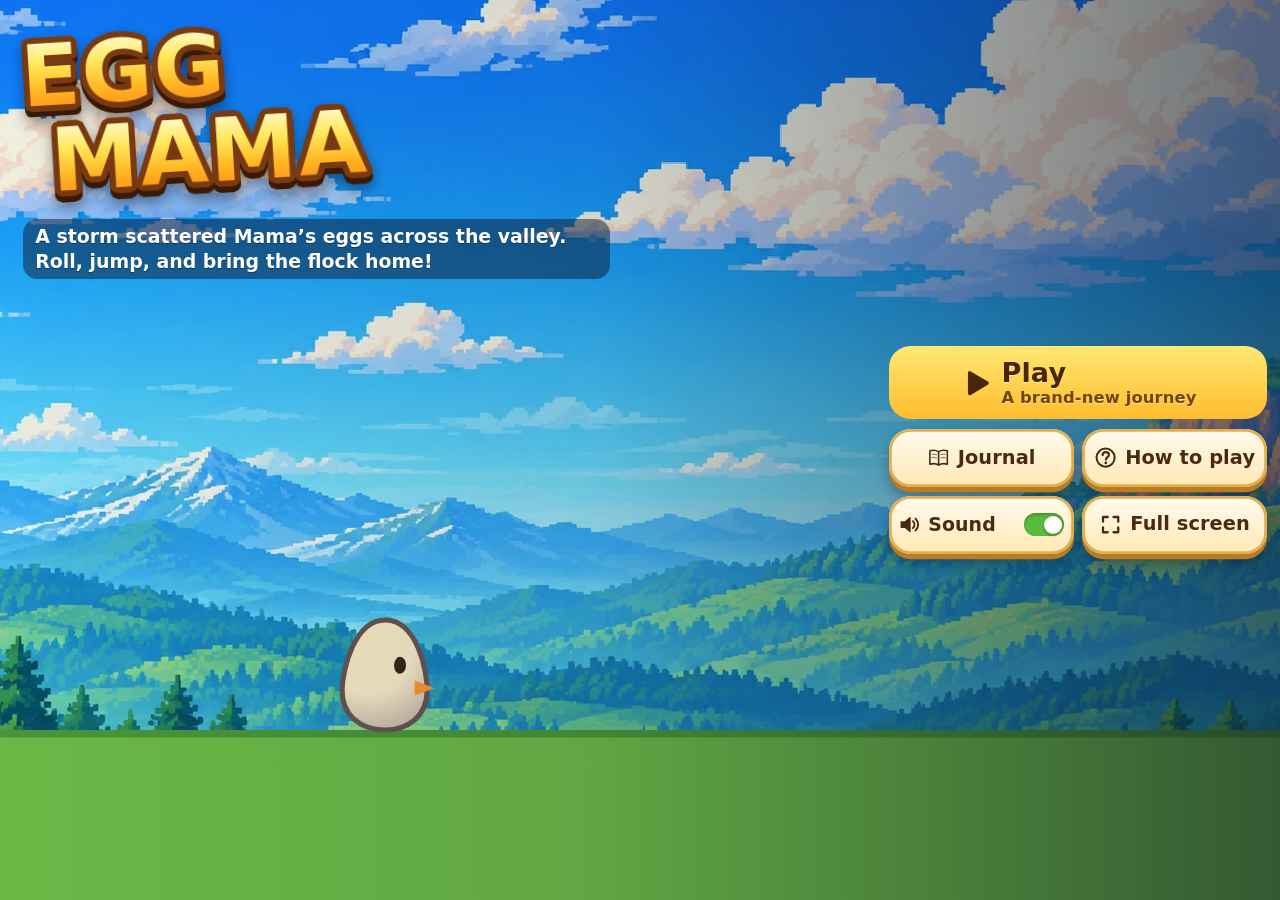
==== commit 9fb8c696: "Add character and terrain art, shell modules and in-progress build output Smooth vector art for Mama" ====
--- a/docs/index.html
+++ b/docs/index.html
@@ -1,176 +1,31 @@
 <!doctype html>
 <html lang="en">
 <head>
-  <meta charset="utf-8">
-  <meta name="viewport" content="width=device-width, initial-scale=1, viewport-fit=cover">
-  <meta name="theme-color" content="#101623">
-  <meta name="description" content="Recover Egg Mama’s scattered clutch across 13 pixel-art chapters. Golden eggs hatch into ducklings that follow her.">
-  <link rel="icon" href="./assets/egg-icon.png" type="image/png">
-  <link rel="preload" href="./assets/arcade.ttf" as="font" type="font/ttf" crossorigin>
-  <link rel="stylesheet" href="./style.css">
-  <title>Egg Mama</title>
+<meta charset="utf-8">
+<!-- A game, not a website: one fixed full-viewport stage, no scrolling, no zoom, no bounce (DESIGN.md §10). -->
+<meta name="viewport" content="width=device-width,initial-scale=1,maximum-scale=1,user-scalable=no,viewport-fit=cover,interactive-widget=resizes-content">
+<meta name="description" content="Egg Mama: roll, jump and hatch a flock across thirteen painted landscapes to light the beacon and bring the flock home.">
+<meta name="theme-color" content="#253749">
+<meta name="color-scheme" content="dark">
+<meta name="mobile-web-app-capable" content="yes">
+<meta name="apple-mobile-web-app-capable" content="yes">
+<meta name="apple-mobile-web-app-status-bar-style" content="black-translucent">
+<meta name="apple-mobile-web-app-title" content="Egg Mama">
+<meta name="format-detection" content="telephone=no">
+<link rel="manifest" href="manifest.webmanifest">
+<link rel="icon" href="icons/icon-192.png" type="image/png">
+<link rel="apple-touch-icon" href="icons/apple-touch-icon.png">
+<link rel="stylesheet" href="style.css">
+<title>Egg Mama</title>
 </head>
 <body>
-  <main class="arcade" id="arcade">
-    <header class="masthead">
-      <div class="brand">
-        <span class="brand-mark"><canvas width="20" height="20" data-icon="mama" aria-hidden="true"></canvas></span>
-        <span class="brand-name">EGG MAMA</span>
-      </div>
-      <div class="utilities">
-        <div class="record">
-          <canvas width="16" height="16" data-icon="trophy" aria-hidden="true"></canvas>
-          <div><span class="mini-label">Best score</span><strong id="best-score">000000</strong></div>
-        </div>
-        <div class="tool-buttons">
-          <button class="icon-button" id="sound" type="button" title="Mute sound (M)" aria-label="Mute sound" aria-pressed="false"><canvas width="16" height="16" data-icon="sound" aria-hidden="true"></canvas></button>
-          <button class="icon-button" id="pause" type="button" title="Pause (P or Esc)" aria-label="Pause" disabled><canvas width="16" height="16" data-icon="pause" aria-hidden="true"></canvas></button>
-          <button class="icon-button" id="fullscreen" type="button" title="Fullscreen (F)" aria-label="Fullscreen" aria-pressed="false"><canvas width="16" height="16" data-icon="fullscreen" aria-hidden="true"></canvas></button>
-        </div>
-      </div>
-    </header>
-
-    <div class="rotate-tip"><span class="phone-icon" aria-hidden="true"></span><span>Rotate your phone for a wider view.</span></div>
-
-    <section class="cabinet" aria-label="Egg Mama arcade game">
-      <header class="hud">
-        <div class="hud-left">
-          <div class="score-stat"><span class="mini-label">Score</span><strong id="score">000000</strong></div>
-          <div class="egg-stat">
-            <canvas width="16" height="16" data-icon="egg" aria-hidden="true"></canvas>
-            <strong id="eggs" aria-label="0 eggs">00</strong>
-          </div>
-        </div>
-        <div class="place"><i aria-hidden="true"></i><span id="zone">Meadow</span><span class="hud-divider"></span><strong id="chapter-progress">01/13</strong><span class="hud-divider distance-divider"></span><strong id="distance">0 m</strong></div>
-        <div class="flock" id="flock" role="img" aria-label="0 of 5 duckling extra lives">
-          <canvas width="16" height="16" data-icon="duckling-empty" aria-hidden="true"></canvas>
-          <canvas width="16" height="16" data-icon="duckling-empty" aria-hidden="true"></canvas>
-          <canvas width="16" height="16" data-icon="duckling-empty" aria-hidden="true"></canvas>
-          <canvas width="16" height="16" data-icon="duckling-empty" aria-hidden="true"></canvas>
-          <canvas width="16" height="16" data-icon="duckling-empty" aria-hidden="true"></canvas>
-        </div>
-      </header>
-
-      <div class="viewport" id="viewport">
-        <canvas id="world" width="600" height="288" role="img" aria-label="Egg Mama game field. Swipe up to jump or swipe sideways to steer."></canvas>
-        <div class="chapter-story" id="chapter-story" role="status" hidden>
-          <span id="story-kicker" class="mode"></span>
-          <strong id="story-name"></strong>
-          <p id="story-text"></p>
-        </div>
-        <div class="notice" id="notice" role="status" hidden></div>
-        <div class="power-status" id="power-status" hidden></div>
-
-        <section class="intro-screen" id="intro" aria-labelledby="game-title">
-          <div class="intro-card">
-            <span class="mode"><i aria-hidden="true"></i> Endless arcade</span>
-            <h1 id="game-title" class="arcade-title"><span>EGG</span><span>MAMA</span></h1>
-            <p>A storm scattered the clutch. Follow the egg trail and light the beacon to bring the flock home.</p>
-            <p class="gesture-brief">Mama rolls forward. Swipe up to jump and sideways to steer.</p>
-            <div class="title-actions">
-              <button class="primary-button" id="play" type="button"><canvas width="16" height="16" data-icon="play-dark" aria-hidden="true"></canvas><span id="play-label">Start journey</span></button>
-              <button class="secondary-button" id="start-over" type="button" hidden>Start over</button>
-            </div>
-            <p id="save-label" class="save-label" hidden></p>
-          </div>
-        </section>
-
-        <section class="overlay" id="paused" aria-labelledby="pause-title" hidden>
-          <div class="overlay-card">
-            <h2 id="pause-title">Paused</h2>
-            <div class="overlay-actions">
-              <button class="primary-button" id="resume" type="button">Resume</button>
-              <button class="secondary-button" id="pause-home" type="button">Title screen</button>
-            </div>
-          </div>
-        </section>
-
-        <section class="overlay" id="game-over" aria-labelledby="over-title" hidden>
-          <div class="overlay-card">
-            <span class="mode record-message" id="new-record" hidden>New best score</span>
-            <h2 id="over-title">One more try?</h2>
-            <div class="results">
-              <div><span class="mini-label">Score</span><strong id="result-score">0</strong></div>
-              <div><span class="mini-label">Eggs</span><strong id="result-eggs">0</strong></div>
-              <div><span class="mini-label">Distance</span><strong id="result-distance">0 m</strong></div>
-            </div>
-            <div class="overlay-actions">
-              <button class="primary-button" id="retry" type="button">Retry checkpoint</button>
-              <button class="secondary-button" id="home" type="button">Title screen</button>
-            </div>
-          </div>
-        </section>
-
-        <section class="overlay" id="finish" aria-labelledby="finish-title" hidden>
-          <div class="overlay-card finish-card">
-            <span class="mode"><i aria-hidden="true"></i> Journey complete</span>
-            <h2 id="finish-title">Beacon relit!</h2>
-            <p id="finish-story"></p>
-            <div class="overlay-actions">
-              <button class="primary-button" id="keep-going" type="button">Keep going</button>
-              <button class="secondary-button" id="finish-home" type="button">Title screen</button>
-            </div>
-          </div>
-        </section>
-
-        <section class="overlay" id="help" aria-labelledby="help-title" hidden>
-          <div class="overlay-card help-card">
-            <button class="icon-button close-button" id="close-help" type="button" aria-label="Close controls"><canvas width="16" height="16" data-icon="close" aria-hidden="true"></canvas></button>
-            <h2 id="help-title">How to play</h2>
-            <p>Follow the egg trails and stomp enemies by landing on them. Flags save your progress on this device.</p>
-            <div class="field-guide">
-              <div><canvas width="16" height="16" data-icon="gold" aria-hidden="true"></canvas><p><strong>Golden egg</strong><span>Hatches one duckling, worth an extra life.</span></p></div>
-              <div><canvas width="16" height="16" data-icon="shield" aria-hidden="true"></canvas><p><strong>Shell shield</strong><span>Absorbs one hit.</span></p></div>
-              <div><canvas width="16" height="16" data-icon="magnet" aria-hidden="true"></canvas><p><strong>Magnet</strong><span>Pulls nearby eggs to you.</span></p></div>
-              <div><canvas width="16" height="16" data-icon="duckling" aria-hidden="true"></canvas><p><strong>Flock</strong><span>Up to five ducklings can follow you.</span></p></div>
-            </div>
-            <p class="help-keys">Mama rolls forward on her own. Steer with A / D or the arrow keys, hold Space to jump higher, and press P to pause.</p>
-            <p class="help-touch">Mama rolls forward on her own. Swipe anywhere on the game field. Swipe up to jump, left to back up, or right to speed up. You can also use the buttons.</p>
-          </div>
-        </section>
-        <section class="overlay" id="journal" aria-labelledby="journal-title" hidden>
-          <div class="overlay-card journal-card">
-            <button class="icon-button close-button" id="close-journal" type="button" aria-label="Close trail journal"><canvas width="16" height="16" data-icon="close" aria-hidden="true"></canvas></button>
-            <h2 id="journal-title">Trail journal</h2>
-            <p id="journal-progress" class="journal-progress"></p>
-            <ol id="chapter-list" class="chapter-list"></ol>
-          </div>
-        </section>
-
-        <section class="overlay" id="reset" aria-labelledby="reset-title" hidden>
-          <div class="overlay-card reset-card">
-            <h2 id="reset-title">Start over?</h2>
-            <p>Replace your saved journey and begin again in the Meadow.</p>
-            <div class="overlay-actions">
-              <button class="secondary-button" id="cancel-reset" type="button">Keep save</button>
-              <button class="primary-button" id="confirm-reset" type="button">Start over</button>
-            </div>
-          </div>
-        </section>
-      </div>
-
-      <footer class="control-bar">
-        <div class="desktop-keys" aria-label="Keyboard controls">
-          <div class="key-group"><div class="key-stack"><kbd>A</kbd><kbd>D</kbd></div><span>Steer</span></div>
-          <div class="key-group"><kbd class="wide-key">Space</kbd><span>Jump</span></div>
-          <div class="key-group"><kbd class="wide-key">Shift</kbd><span>Sprint</span></div>
-          <div class="key-group pause-key"><kbd>P</kbd><span>Pause</span></div>
-        </div>
-        <div class="touch-keys" aria-label="Touch controls">
-          <div class="touch-direction">
-            <button class="touch-button" type="button" data-input="left" aria-label="Roll left"><span aria-hidden="true">◀</span></button>
-            <button class="touch-button" type="button" data-input="right" aria-label="Roll right"><span aria-hidden="true">▶</span></button>
-          </div>
-          <span class="swipe-hint">Swipe up to jump<br>Swipe left or right to steer</span>
-          <button class="touch-button touch-jump" type="button" data-input="jump">Jump</button>
-        </div>
-        <div class="footer-actions">
-          <button class="help-button" id="show-journal" type="button" aria-label="Trail journal" aria-expanded="false" aria-controls="journal"><span aria-hidden="true">J</span><span class="help-label">Trail journal</span></button>
-          <button class="help-button" id="show-help" type="button" aria-label="How to play" aria-expanded="false" aria-controls="help"><span aria-hidden="true">?</span><span class="help-label">How to play</span></button>
-        </div>
-      </footer>
-    </section>
-  </main>
-  <script type="module" src="./game.mjs"></script>
+<div id="stage">
+  <canvas id="game" aria-label="Egg Mama game world"></canvas>
+  <div id="ui"></div>
+  <button id="pause-btn" data-ui data-action="pause" aria-label="Pause" title="Pause" hidden></button>
+  <noscript><p class="no-js">Egg Mama needs JavaScript to run. Please turn it on and reload.</p></noscript>
+</div>
+<div id="safe" aria-hidden="true"></div>
+<script type="module" src="js/main.mjs"></script>
 </body>
 </html>
--- a/docs/style.css
+++ b/docs/style.css
@@ -1,671 +1,461 @@
-@font-face {
-  font-family: Arcade;
-  src: url("./assets/arcade.ttf") format("truetype");
-  font-style: normal;
-  font-weight: 400;
-  font-display: swap;
-}
-
+/*
+ * Egg Mama — page lock, stage and menus (DESIGN.md §10).
+ *
+ * The page is a GAME, not a website: one fixed full-viewport stage. Nothing scrolls, bounces, zooms or
+ * pull-to-refreshes. Menus are DOM cards layered inside the stage on translucent scrims so the live scene
+ * shows through. Everything in the menus is sized in --u (~1 % of the viewport height), so the same CSS
+ * fits a 640x300 phone-with-toolbars and looks right on 915x412.
+ */
+
+/* ───────── tokens ───────── */
 :root {
-  color-scheme: dark;
-  --page: #101623;
-  --ink: #141a28;
-  --case: #1c2639;
-  --border: #35445b;
-  --paper: #ffefcd;
-  --label: #a9b6ce;
-  --gold: #ffcb59;
-  --mint: #92e7b3;
-  --display: Arcade, ui-monospace, monospace;
-  --chamfer: polygon(0 8px, 8px 8px, 8px 0, calc(100% - 8px) 0, calc(100% - 8px) 8px, 100% 8px, 100% calc(100% - 8px), calc(100% - 8px) calc(100% - 8px), calc(100% - 8px) 100%, 8px 100%, 8px calc(100% - 8px), 0 calc(100% - 8px));
-}
-
+  /* safe-area insets as variables, so layout (and the e2e tests) can read or override them */
+  --sat: env(safe-area-inset-top, 0px);
+  --sar: env(safe-area-inset-right, 0px);
+  --sab: env(safe-area-inset-bottom, 0px);
+  --sal: env(safe-area-inset-left, 0px);
+
+  --u: clamp(2.7px, 1vh, 4.3px);                 /* the menu unit: ~1 % of the visible height */
+  --font: ui-rounded, "SF Pro Rounded", "Arial Rounded MT Bold", "Nunito", "Varela Round", system-ui, -apple-system, "Segoe UI", Roboto, "Helvetica Neue", Arial, sans-serif;
+
+  --fs: max(12.5px, calc(var(--u) * 4.4));
+  --fs-sm: max(11.5px, calc(var(--u) * 3.8));
+  --fs-btn: max(14px, calc(var(--u) * 4.9));
+  --fs-h: max(20px, calc(var(--u) * 7.2));
+  --tap: max(44px, calc(var(--u) * 13.5));        /* minimum touch target */
+
+  --ink: #4a2a12;
+  --ink-soft: #7d5636;
+  --cream: #fff8e6;
+  --gold: #ffc933;
+  --edge: #f2b94c;
+  --night: #253749;
+  --fade: 240ms;                                  /* keep in sync with FADE_MS in ui.mjs */
+}
+@supports (height: 1dvh) {
+  :root { --u: clamp(2.7px, 1dvh, 4.3px); }
+}
+
+/* ───────── page lock ───────── */
 * { box-sizing: border-box; }
 [hidden] { display: none !important; }
 
-body {
-  min-width: 280px;
-  margin: 0;
-  min-height: 100svh;
-  background:
-    radial-gradient(ellipse at 50% 0, #222d42 0%, transparent 56%),
-    radial-gradient(circle at center, #9bb1f012 0 1px, transparent 1.5px) 0 0 / 18px 18px,
-    var(--page);
-  color: var(--paper);
-  font-family: "Trebuchet MS", system-ui, sans-serif;
-  font-size: 1rem;
-}
-
-button { font: inherit; color: inherit; }
-button:not(:disabled) { cursor: pointer; }
-button:focus-visible { outline: 3px solid #a4ffd2; outline-offset: 4px; }
-button:disabled { opacity: .37; }
-
-.arcade {
-  width: min(1200px, calc(100% - 80px));
-  margin: 0 auto;
-  padding: clamp(22px, 5vh, 58px) 0 30px;
-}
-
-.masthead {
-  min-height: 64px;
-  margin-bottom: 16px;
-  display: flex;
-  align-items: center;
-  justify-content: space-between;
-  gap: 18px;
-}
-
-.brand, .utilities, .tool-buttons, .record { display: flex; align-items: center; }
-.brand { gap: 14px; }
-.brand-mark {
-  display: grid;
-  width: 48px;
-  height: 48px;
-  place-items: center;
-  flex: none;
-  background: #ffc656;
-  border: 2px solid #ffe18a;
-  box-shadow: inset 0 -5px #e5a54a, 0 4px #0a111e;
-  border-radius: 11px;
-}
-.brand-mark canvas { width: 34px; height: 34px; }
-.brand-name {
-  font: 1.55rem/1 var(--display);
-  color: #fff1d2;
-  white-space: nowrap;
-  text-shadow: 0 3px #0b111e;
-}
-
-.utilities { gap: 19px; }
-.record { gap: 10px; line-height: 1; }
-.record canvas { width: 26px; height: 26px; }
-.record strong { display: block; margin-top: 6px; color: var(--gold); font: 1.03rem/1 var(--display); }
-.mini-label { color: var(--label); font-size: .74rem; font-weight: 800; letter-spacing: .11em; text-transform: uppercase; white-space: nowrap; }
-.tool-buttons { gap: 7px; border-left: 1px solid #3a465b; padding-left: 17px; }
-.icon-button {
-  display: grid;
-  place-items: center;
-  width: 42px;
-  height: 40px;
-  padding: 0;
-  background: #222e43;
-  border: 1px solid #40516b;
-  box-shadow: 0 3px #0d1522;
-  border-radius: 7px;
-}
-.icon-button canvas { width: 22px; height: 22px; }
-.icon-button:hover:not(:disabled), .help-button:hover { background: #33415b; border-color: #677b98; }
-.icon-button[aria-pressed="true"] { background: #34415a; }
-
-canvas { image-rendering: pixelated; }
-.cabinet {
+html, body {
+  position: fixed; inset: 0;
+  width: 100%; height: 100%;
+  margin: 0; padding: 0;
   overflow: hidden;
-  border: 1px solid #52627b;
-  border-radius: 13px;
-  background: var(--case);
-  box-shadow: 0 7px 0 #0a111e, 0 26px 55px #05070e85, 0 0 0 4px #0c13205c;
-}
-
-.hud {
-  height: 58px;
-  display: grid;
-  grid-template-columns: minmax(0, 1fr) auto minmax(0, 1fr);
-  align-items: center;
-  padding: 0 22px;
-  border-bottom: 2px solid #101d33;
-  box-shadow: inset 0 1px #71829c42;
-  background: linear-gradient(#243249, #1d2a40);
-  font-variant-numeric: tabular-nums;
-}
-
-.hud-left, .score-stat, .egg-stat, .place, .flock { display: flex; align-items: center; }
-.hud-left { gap: 19px; }
-.score-stat { gap: 10px; }
-.hud strong { font: 1.03rem/1 var(--display); color: #fff0d3; }
-.egg-stat { gap: 5px; padding-left: 14px; border-left: 1px solid #53617c7a; }
-.egg-stat canvas, .flock canvas { width: 24px; height: 24px; }
-.egg-stat strong { color: var(--gold); }
-
-.place {
-  min-height: 30px;
-  padding: 3px 11px;
-  gap: 8px;
-  background: #182336;
-  border: 1px solid #3a4961;
-  border-radius: 5px;
-  color: #c0e9d7;
-  font-size: .78rem;
-  font-weight: 800;
-  text-transform: uppercase;
-  letter-spacing: .09em;
-  white-space: nowrap;
-}
-.place i, .mode i {
-  width: 6px;
-  height: 6px;
-  flex: none;
-  background: var(--mint);
-  box-shadow: 0 0 10px #8dffbc5e;
-  transform: rotate(45deg);
-}
-.place strong { font-size: .77rem; white-space: nowrap; }
-#chapter-progress { color: #aee3c5; }
-#zone { min-width: 0; overflow: hidden; text-overflow: ellipsis; }
-.hud-divider { width: 1px; height: 12px; background: #51627b; }
-.flock { justify-self: end; gap: 3px; }
-.flock canvas { width: 23px; height: 23px; }
-
-.viewport {
-  position: relative;
-  height: clamp(410px, min(47vw, calc(100svh - 260px)), 575px);
-  isolation: isolate;
-  overflow: hidden;
-  background: #399ce0 url("./assets/meadow.webp") center / cover no-repeat;
-  user-select: none;
-}
-.viewport::after {
-  content: "";
-  position: absolute;
-  inset: 0;
-  z-index: 2;
-  pointer-events: none;
-  box-shadow: inset 0 2px #09162b55, inset 0 -3px #0811245c;
-}
-#world { position: absolute; inset: 0; width: 100%; height: 100%; display: block; }
-
-.intro-screen {
-  position: absolute;
-  inset: 0;
-  z-index: 3;
-  display: flex;
-  align-items: center;
-  padding: clamp(24px, 4vw, 50px);
-  background: linear-gradient(90deg, #11203949, transparent 54%);
-}
-
-.intro-card {
-  position: relative;
-  width: min(420px, 50%);
-  min-width: 330px;
-  padding: 28px 32px 31px;
-  margin-top: -5px;
-  isolation: isolate;
-  filter: drop-shadow(0 7px #12293c8c);
-}
-.intro-card::before, .intro-card::after {
-  content: "";
-  position: absolute;
-  inset: 0;
-  clip-path: var(--chamfer);
-  z-index: -2;
-  background: #c3daf179;
-}
-.intro-card::after {
-  inset: 2px;
-  z-index: -1;
-  background:
-    radial-gradient(circle at center, #82a7da12 0 1px, transparent 1.5px) 0 0 / 13px 13px,
-    linear-gradient(145deg, #14243a, #18243bf5 65%, #15293cf7);
-}
-
-.mode {
-  display: inline-flex;
-  align-items: center;
-  gap: 10px;
-  margin-bottom: 12px;
-  color: #a6edb9;
-  font-size: .75rem;
-  font-weight: 800;
-  letter-spacing: .15em;
-  text-transform: uppercase;
-}
-.arcade-title {
-  display: flex;
-  flex-direction: column;
-  gap: 1px;
-  margin: 3px 0 0;
-  font: clamp(3.65rem, 6.25vw, 5.7rem)/.86 var(--display);
-  letter-spacing: .011em;
-  text-shadow: 0 5px #080f20, 4px 5px #080f20;
-}
-.arcade-title span:first-child { color: #fff1cb; }
-.arcade-title span:last-child { color: var(--gold); text-shadow: 0 4px #b56835, 0 9px #080f20, 4px 9px #080f20; }
-
-.intro-card p {
-  max-width: 285px;
-  margin: 20px 0 20px;
-  color: #d4e0ef;
-  font-size: 1rem;
-  font-weight: 600;
-  line-height: 1.52;
-}
-.primary-button, .secondary-button {
-  display: inline-flex;
-  min-height: 48px;
-  justify-content: center;
-  align-items: center;
-  gap: 10px;
-  padding: 8px 19px;
-  border-radius: 6px;
-  font: .91rem/1.16 var(--display);
-  text-transform: uppercase;
-  white-space: nowrap;
-}
-.primary-button {
-  background: #ffcc58;
-  color: #23182b;
-  border: 2px solid #ffe08c;
-  box-shadow: inset 0 -4px #e5a44a, 0 4px #865732;
-}
-.primary-button:hover { background: #ffdc78; }
-.primary-button:active, .secondary-button:active { transform: translateY(2px); }
-.primary-button canvas { width: 20px; height: 20px; }
-.secondary-button {
-  background: #2b3b54;
-  border: 1px solid #607593;
-  box-shadow: 0 4px #111a2b;
-}
-.secondary-button:hover { background: #374b65; }
-
-.overlay {
-  position: absolute;
-  inset: 0;
-  z-index: 4;
-  display: grid;
-  place-items: center;
-  padding: 12px;
-  background: #0b172bbc;
-}
-.overlay-card {
-  position: relative;
-  width: min(100%, 477px);
-  max-height: 100%;
-  overflow-y: auto;
-  padding: 25px 26px 32px;
-  text-align: center;
-  border: 2px solid #667e9b;
-  border-radius: 9px;
-  background: #18263c;
-  box-shadow: 0 6px #0c1424;
-}
-.overlay-card h2 {
-  margin: 10px 0 24px;
-  color: var(--gold);
-  font: clamp(1.55rem, 4.8vw, 2.6rem)/1.2 var(--display);
-  text-transform: uppercase;
-  text-shadow: 0 4px #0a1325;
-}
-.overlay-actions { display: flex; justify-content: center; flex-wrap: wrap; gap: 12px; }
-.results { display: grid; grid-template-columns: repeat(3, 1fr); margin: 8px 0 23px; gap: 10px; }
-.results div { min-width: 0; padding: 11px 4px; border: 1px solid #404f68; border-radius: 6px; background: #121e31; }
-.results strong { display: block; margin-top: 8px; color: var(--paper); font: 1.02rem/1 var(--display); }
-.record-message { margin: 0; }
-.help-card { width: min(100%, 525px); text-align: left; }
-.help-card h2 { padding-right: 38px; margin: 0 0 12px; font-size: clamp(1.42rem, 4vw, 2.11rem); }
-.help-card p { margin: 0; color: #d5e0f0; line-height: 1.4; }
-.close-button { position: absolute; top: 12px; right: 12px; }
-.field-guide { display: grid; grid-template-columns: repeat(2, 1fr); gap: 7px; margin: 15px 0; }
-.field-guide div { display: flex; align-items: center; gap: 5px; padding: 7px 5px; border: 1px solid #425572; background: #21344b; border-radius: 5px; }
-.field-guide canvas { width: 32px; height: 32px; flex: none; }
-.field-guide p { font-size: .87rem; }
-.field-guide strong { display: block; color: var(--paper); font-size: .93rem; }
-.field-guide p span { color: #bfd1e8; }
-.help-card .help-keys, .help-card .help-touch { color: #bac9df; font-size: .92rem; }
-.help-touch { display: none; }
-
-.notice, .power-status {
-  position: absolute;
-  z-index: 2;
-  top: 14px;
-  padding: 8px 13px;
-  border: 1px solid #b4e6c2;
-  border-radius: 5px;
-  color: #fbf0cc;
-  background: #15263ce8;
-  font: .78rem/1.2 var(--display);
-  text-align: center;
-  pointer-events: none;
-}
-.notice { left: 50%; transform: translateX(-50%); max-width: 90%; }
-.chapter-story:not([hidden]) ~ .notice { top: auto; bottom: 9px; left: auto; right: 11px; max-width: 45%; transform: none; }
-.power-status { top: auto; bottom: 9px; left: 11px; border-color: #6fdcee; color: #bcf3f4; }
-
-.control-bar {
-  min-height: 65px;
-  display: flex;
-  align-items: center;
-  justify-content: space-between;
-  gap: 12px;
-  padding: 10px 20px 11px;
-  background: linear-gradient(#223046, #1b273c);
-  border-top: 2px solid #35445c;
-}
-.desktop-keys, .key-group, .key-stack { display: flex; align-items: center; }
-.desktop-keys { gap: 26px; }
-.key-group { gap: 8px; color: #afbdd5; font-size: .83rem; font-weight: 700; }
-.key-stack { gap: 4px; }
-kbd {
-  display: inline-grid;
-  place-items: center;
-  min-width: 24px;
-  height: 25px;
-  padding: 0 5px;
-  background: #28384f;
-  border: 1px solid #566681;
-  border-radius: 4px;
-  box-shadow: 0 3px #101726;
-  color: #f3ead7;
-  font: .71rem/1 var(--display);
-}
-kbd.wide-key { min-width: 50px; }
-.touch-keys { display: none; }
-.help-button {
-  display: inline-flex;
-  min-height: 36px;
-  align-items: center;
-  gap: 7px;
-  padding: 0 10px;
-  border: 1px solid #435571;
-  border-radius: 6px;
-  background: #222f45;
-  color: #d2def0;
-  font-size: .84rem;
-  font-weight: 750;
-  white-space: nowrap;
-  box-shadow: 0 2px #101726;
-}
-.help-button span:first-child {
-  display: grid;
-  place-items: center;
-  width: 17px;
-  height: 17px;
-  border: 1px solid #91a6c0;
-  border-radius: 50%;
-  font: .73rem/1 var(--display);
-}
-
-.arcade:fullscreen, .arcade.theater {
-  display: flex;
-  flex-direction: column;
+  overscroll-behavior: none;
+  touch-action: none;
+  -webkit-user-select: none; user-select: none;
+  -webkit-touch-callout: none;
+  -webkit-tap-highlight-color: transparent;
+  -webkit-text-size-adjust: 100%; text-size-adjust: 100%;
+  background: var(--night);
+  color: var(--ink);
+  font-family: var(--font);
+}
+
+#stage {
+  position: fixed; inset: 0;
   width: 100%;
   height: 100%;
-  padding: 8px max(10px, env(safe-area-inset-right)) max(10px, env(safe-area-inset-bottom)) max(10px, env(safe-area-inset-left));
-  background: var(--page);
-}
-.arcade.theater { position: fixed; inset: 0; z-index: 10; }
-.arcade:fullscreen .masthead, .arcade.theater .masthead { min-height: 48px; margin-bottom: 9px; }
-.arcade:fullscreen .cabinet, .arcade.theater .cabinet { flex: 1; min-height: 0; display: flex; flex-direction: column; }
-.arcade:fullscreen .viewport, .arcade.theater .viewport { flex: 1; min-height: 0; height: auto; }
-.arcade:fullscreen .hud, .arcade.theater .hud { flex: none; }
-body.theater-open { overflow: hidden; }
-
-@media (max-width: 850px) {
-  .arcade { width: calc(100% - 42px); }
-  .desktop-keys { gap: 14px; }
-  .intro-card { width: 53%; padding-left: 26px; padding-right: 26px; }
-}
-
+  height: 100dvh;
+  overflow: hidden;
+  background: var(--night);
+  touch-action: none;
+  contain: layout paint;
+}
+
+#game {
+  position: absolute; inset: 0;
+  width: 100%; height: 100%;
+  display: block;
+  touch-action: none;
+  outline: none;
+}
+
+#ui {
+  position: absolute; inset: 0;
+  z-index: 2;
+  pointer-events: none;                           /* only the screens and their controls take touches */
+}
+
+/* the probe ui.insets() reads: its padding IS the safe-area inset */
+#safe {
+  position: fixed; left: 0; top: 0;
+  width: 0; height: 0;
+  visibility: hidden; pointer-events: none;
+  padding: var(--sat) var(--sar) var(--sab) var(--sal);
+}
+
+.sprite { position: absolute; width: 0; height: 0; overflow: hidden; pointer-events: none; }
+.sr-only {
+  position: absolute; width: 1px; height: 1px; margin: -1px; padding: 0;
+  overflow: hidden; clip: rect(0 0 0 0); clip-path: inset(50%); white-space: nowrap; border: 0;
+}
+.no-js { position: absolute; inset: 0; display: grid; place-items: center; margin: 0; color: #fff; font: 800 18px var(--font); text-align: center; padding: 24px; }
+
+/* ───────── the pause button (the only control over live play) ───────── */
+#pause-btn {
+  position: absolute; z-index: 3;
+  top: calc(var(--sat) + 10px);
+  right: calc(var(--sar) + 12px);
+  width: 52px; height: 52px;
+  padding: 0; margin: 0;
+  display: grid; place-items: center;
+  border-radius: 50%;
+  border: 2.5px solid rgba(255, 255, 255, 0.78);
+  background: rgba(37, 55, 73, 0.46);
+  color: #fff;
+  box-shadow: 0 2px 8px rgba(0, 0, 0, 0.28);
+  cursor: pointer;
+  -webkit-appearance: none; appearance: none;
+  touch-action: manipulation;
+  transition: transform 0.1s ease, background 0.15s ease;
+}
+#pause-btn .ico { width: 22px; height: 22px; display: block; }
+#pause-btn:active { transform: scale(0.92); background: rgba(37, 55, 73, 0.66); }
+
+/* ───────── screens ───────── */
+.screen {
+  position: absolute; inset: 0;
+  display: flex; align-items: center; justify-content: center;
+  padding: max(var(--sat), calc(var(--u) * 2.4)) max(var(--sar), calc(var(--u) * 3)) max(var(--sab), calc(var(--u) * 2.4)) max(var(--sal), calc(var(--u) * 3));
+  overflow: hidden;
+  color: var(--ink);
+  font: 700 var(--fs) / 1.3 var(--font);
+  background: radial-gradient(130% 130% at 50% 42%, rgba(18, 30, 58, 0.30) 0%, rgba(10, 18, 38, 0.68) 100%);
+  opacity: 0;
+  pointer-events: none;
+  transition: opacity var(--fade) ease;
+}
+.screen.is-open { opacity: 1; pointer-events: auto; }
+.screen.is-closing { pointer-events: none; }
+.screen :focus { outline: none; }
+.screen :focus-visible, #pause-btn:focus-visible { outline: 3px solid #fff; outline-offset: 2px; box-shadow: 0 0 0 6px #1f7bff; }
+.pointer-mode .screen :focus-visible, .pointer-mode #pause-btn:focus-visible { outline: none; box-shadow: none; }
+
+.ico { width: 1em; height: 1em; flex: none; display: inline-block; vertical-align: middle; overflow: visible; }
+
+/* ───────── buttons ───────── */
+.btn {
+  position: relative;
+  min-height: var(--tap);
+  padding: 0 calc(var(--u) * 3.4);
+  display: inline-flex; align-items: center; justify-content: center; gap: calc(var(--u) * 1.8);
+  border: 0; border-radius: calc(var(--u) * 5);
+  font: 900 var(--fs-btn) / 1.08 var(--font);
+  letter-spacing: 0.005em;
+  color: var(--ink);
+  text-align: center;
+  background: linear-gradient(180deg, #fffbee 0%, #ffe9b4 100%);
+  box-shadow: inset 0 0 0 calc(var(--u) * 0.65) #e3ae4d, 0 calc(var(--u) * 1.2) 0 #b97c22, 0 calc(var(--u) * 2.2) calc(var(--u) * 3) rgba(10, 16, 34, 0.32);
+  cursor: pointer;
+  -webkit-appearance: none; appearance: none;
+  touch-action: manipulation;
+  transition: transform 0.08s ease, box-shadow 0.08s ease, filter 0.15s ease;
+}
+.btn:active { transform: translateY(calc(var(--u) * 0.9)); box-shadow: inset 0 0 0 calc(var(--u) * 0.65) #e3ae4d, 0 calc(var(--u) * 0.3) 0 #b97c22, 0 calc(var(--u) * 0.8) calc(var(--u) * 1.4) rgba(10, 16, 34, 0.3); }
+@media (hover: hover) { .btn:hover { filter: brightness(1.05); } }
+.btn .ico { font-size: calc(var(--u) * 6); }
+.btn-text { display: flex; flex-direction: column; align-items: center; min-width: 0; }
+.btn-main { min-width: 0; }
+.btn-sub { margin-top: calc(var(--u) * 0.5); font: 800 var(--fs-sm) / 1.15 var(--font); opacity: 0.8; }
+
+.btn-primary {
+  color: #4a2506;
+  background: linear-gradient(180deg, #ffe873 0%, #ffbd2e 100%);
+  box-shadow: inset 0 0 0 calc(var(--u) * 0.7) #dc8e17, 0 calc(var(--u) * 1.3) 0 #a8640d, 0 calc(var(--u) * 2.4) calc(var(--u) * 3.4) rgba(10, 16, 34, 0.36);
+  text-shadow: 0 calc(var(--u) * 0.3) 0 rgba(255, 255, 255, 0.55);
+}
+.btn-primary:active { box-shadow: inset 0 0 0 calc(var(--u) * 0.7) #dc8e17, 0 calc(var(--u) * 0.3) 0 #a8640d, 0 calc(var(--u) * 0.8) calc(var(--u) * 1.4) rgba(10, 16, 34, 0.3); }
+.btn-danger {
+  color: #fff;
+  background: linear-gradient(180deg, #ff9d84 0%, #e24f37 100%);
+  box-shadow: inset 0 0 0 calc(var(--u) * 0.7) #b93522, 0 calc(var(--u) * 1.3) 0 #8c2416, 0 calc(var(--u) * 2.4) calc(var(--u) * 3.4) rgba(10, 16, 34, 0.36);
+  text-shadow: 0 calc(var(--u) * 0.4) 0 rgba(110, 20, 8, 0.55);
+}
+.btn-quiet {
+  min-height: var(--tap);
+  color: #fff;
+  background: rgba(20, 32, 56, 0.34);
+  box-shadow: inset 0 0 0 calc(var(--u) * 0.5) rgba(255, 255, 255, 0.45);
+  text-shadow: 0 calc(var(--u) * 0.4) calc(var(--u) * 1) rgba(0, 0, 0, 0.6);
+}
+.btn-quiet:active { transform: none; background: rgba(20, 32, 56, 0.5); }
+.btn-hero { min-height: max(52px, calc(var(--u) * 17)); font-size: max(17px, calc(var(--u) * 6.3)); padding: calc(var(--u) * 1.6) calc(var(--u) * 4); }
+.btn-hero .ico { font-size: calc(var(--u) * 8); }
+.btn-hero .btn-text { align-items: flex-start; text-align: left; }
+.btn-round { width: var(--tap); min-width: var(--tap); padding: 0; border-radius: 50%; }
+.btn-round .ico { font-size: calc(var(--u) * 5.6); }
+
+.btn-grid { display: grid; grid-template-columns: minmax(0, 1fr) minmax(0, 1fr); gap: calc(var(--u) * 2); }
+.btn-grid > :last-child:nth-child(odd) { grid-column: 1 / -1; }
+.btn-grid .btn { min-width: 0; padding: 0 calc(var(--u) * 2.2); font-size: max(13.5px, calc(var(--u) * 4.5)); white-space: nowrap; }
+.btn-grid .btn .ico { font-size: calc(var(--u) * 5.4); }
+.btn-row { display: flex; gap: calc(var(--u) * 2.4); }
+.btn-row > .btn { flex: 1 1 0; min-width: 0; }
+
+/* switch-style setting buttons */
+.btn-toggle { justify-content: flex-start; padding: 0 calc(var(--u) * 2.6); gap: calc(var(--u) * 1.6); }
+.btn-toggle .btn-main { flex: 1; text-align: left; font-size: max(13px, calc(var(--u) * 4.4)); white-space: nowrap; }
+.btn-toggle .when-off { display: none; }
+.btn-toggle[aria-checked="false"] .when-on { display: none; }
+.btn-toggle[aria-checked="false"] .when-off { display: inline-block; }
+.sw { position: relative; flex: none; width: calc(var(--u) * 9.4); height: calc(var(--u) * 5.2); border-radius: 999px; background: #c2ae8c; box-shadow: inset 0 calc(var(--u) * 0.4) calc(var(--u) * 0.8) rgba(60, 36, 10, 0.35); transition: background 0.15s ease; }
+.sw i { position: absolute; top: calc(var(--u) * 0.5); left: calc(var(--u) * 0.5); width: calc(var(--u) * 4.2); height: calc(var(--u) * 4.2); border-radius: 50%; background: #fff; box-shadow: 0 calc(var(--u) * 0.3) calc(var(--u) * 0.7) rgba(60, 36, 10, 0.45); transition: transform 0.15s ease; }
+.btn-toggle[aria-checked="true"] .sw { background: #58bd3c; }
+.btn-toggle[aria-checked="true"] .sw i { transform: translateX(calc(var(--u) * 4.2)); }
+
+/* ───────── cards ───────── */
+.card {
+  position: relative;
+  display: flex; flex-direction: column;
+  width: min(100%, calc(var(--u) * 190));
+  max-height: 100%;
+  min-height: 0;
+  padding: calc(var(--u) * 3.4) calc(var(--u) * 4.4);
+  overflow: hidden;
+  color: var(--ink);
+  background: linear-gradient(180deg, #fffbf1 0%, #fff0c9 100%);
+  border: calc(var(--u) * 0.9) solid var(--edge);
+  border-radius: calc(var(--u) * 6);
+  box-shadow: 0 calc(var(--u) * 1.5) 0 #c38a24, 0 calc(var(--u) * 4) calc(var(--u) * 9) rgba(8, 14, 30, 0.5);
+}
+.card-head { flex: none; display: flex; align-items: center; gap: calc(var(--u) * 2.4); margin-bottom: calc(var(--u) * 2.2); min-height: calc(var(--u) * 9); }
+.card-head h2 { margin: 0; font: 900 var(--fs-h) / 1.05 var(--font); letter-spacing: 0.005em; }
+.card-head .btn-close { margin-left: auto; min-height: var(--tap); width: var(--tap); min-width: 0; align-self: flex-start; margin-top: calc(var(--u) * -1.6); margin-right: calc(var(--u) * -1.6); }
+.kicker { padding: calc(var(--u) * 0.7) calc(var(--u) * 2.4); border-radius: 999px; background: #ffe7a8; color: #8a4f12; font: 900 var(--fs-sm) / 1.2 var(--font); letter-spacing: 0.04em; text-transform: uppercase; white-space: nowrap; }
+.card-body { flex: 1 1 auto; min-height: 0; }
+.big-head { margin: 0; font: 900 calc(var(--u) * 10.4) / 1 var(--font); letter-spacing: 0.005em; }
+.lede { margin: calc(var(--u) * 1.4) 0 calc(var(--u) * 2.4); font: 700 var(--fs) / 1.32 var(--font); color: var(--ink-soft); }
+.where { margin: calc(var(--u) * 1.4) 0 calc(var(--u) * 2.4); font: 800 var(--fs-sm) / 1.2 var(--font); color: var(--ink-soft); }
+.badge { display: inline-flex; align-items: center; gap: 0.4em; margin: 0 0 calc(var(--u) * 1.6); padding: calc(var(--u) * 0.8) calc(var(--u) * 2.6); border-radius: 999px; background: #ffd23a; color: #5a3200; font: 900 var(--fs-sm) / 1.1 var(--font); }
+.badge .ico { font-size: 1.3em; }
+.mama-pic { flex: 0 0 calc(var(--u) * 26); align-self: center; }
+.mama-pic.small { flex-basis: calc(var(--u) * 20); }
+.mama-pic .ico { display: block; width: 100%; height: auto; aspect-ratio: 100 / 120; filter: drop-shadow(0 calc(var(--u) * 0.8) calc(var(--u) * 0.8) rgba(80, 40, 10, 0.2)); }
+
+/* stat chips: eggs, score, flock */
+.tally { display: flex; flex-wrap: wrap; gap: calc(var(--u) * 1.8); margin: 0 0 calc(var(--u) * 2.4); padding: 0; list-style: none; }
+.chip { display: flex; align-items: center; gap: calc(var(--u) * 1.6); padding: calc(var(--u) * 1.2) calc(var(--u) * 2.8) calc(var(--u) * 1.2) calc(var(--u) * 1.8); border-radius: calc(var(--u) * 4); background: rgba(255, 255, 255, 0.78); box-shadow: inset 0 0 0 calc(var(--u) * 0.5) rgba(196, 146, 60, 0.38); }
+.chip-ico .ico { font-size: calc(var(--u) * 7.4); display: block; }
+.chip-body { display: flex; flex-direction: column; }
+.chip-body b { font: 900 calc(var(--u) * 5.8) / 1 var(--font); font-variant-numeric: tabular-nums; }
+.chip-body small { margin-top: calc(var(--u) * 0.4); font: 800 var(--fs-sm) / 1 var(--font); color: var(--ink-soft); text-transform: uppercase; letter-spacing: 0.05em; }
+.flock { display: inline-flex; gap: calc(var(--u) * 0.2); }
+.flock .ico { font-size: calc(var(--u) * 5.6); }
+.chip-flock { padding: calc(var(--u) * 1.2) calc(var(--u) * 2.6); }
+.chip-flock .chip-body { flex-direction: row; align-items: center; gap: calc(var(--u) * 2.4); }
+.chip-flock .chip-body small { margin-top: 0; }
+.chip-flock .flock .ico { font-size: calc(var(--u) * 6.4); }
+
+/* journey progress */
+.track { position: relative; height: calc(var(--u) * 3.2); border-radius: 999px; background: #ead9b2; box-shadow: inset 0 calc(var(--u) * 0.4) calc(var(--u) * 0.7) rgba(110, 70, 20, 0.3); margin-right: calc(var(--u) * 3.4); }
+.track-fill { position: absolute; left: 0; top: 0; bottom: 0; border-radius: 999px; background: linear-gradient(90deg, #7ed957, #ffd23a); box-shadow: inset 0 calc(var(--u) * 0.5) 0 rgba(255, 255, 255, 0.45); min-width: calc(var(--u) * 3.2); }
+.notch { position: absolute; top: 18%; bottom: 18%; width: calc(var(--u) * 0.45); margin-left: calc(var(--u) * -0.22); border-radius: 2px; background: rgba(110, 70, 20, 0.34); }
+.track-end { position: absolute; right: calc(var(--u) * -3.4); bottom: 0; font-size: calc(var(--u) * 6.4); line-height: 0; }
+.track-end .ico { display: block; transform: translateY(calc(var(--u) * 0.6)); }
+.journey-text { margin: calc(var(--u) * 1.6) 0 0; font: 800 var(--fs-sm) / 1.25 var(--font); color: var(--ink-soft); }
+.journey-text b { font-size: 1.25em; color: var(--ink); }
+.dot-sep { margin: 0 0.45em; }
+
+/* ───────── title ───────── */
+.s-title {
+  justify-content: space-between; align-items: stretch; gap: calc(var(--u) * 4);
+  background: linear-gradient(90deg, rgba(8, 16, 34, 0.04) 0%, rgba(8, 16, 34, 0.14) 46%, rgba(8, 16, 34, 0.58) 100%);
+}
+.title-hero { flex: 1 1 0; min-width: 0; display: flex; flex-direction: column; align-items: flex-start; justify-content: flex-start; gap: calc(var(--u) * 3); padding: calc(var(--u) * 6) 0 0 calc(var(--u) * 2.4); }
+.title-menu { flex: 0 0 clamp(250px, calc(var(--u) * 88), 390px); display: flex; flex-direction: column; justify-content: center; gap: calc(var(--u) * 2.2); min-width: 0; }
+.tagline {
+  margin: 0; max-width: 31em;
+  padding: calc(var(--u) * 1.2) calc(var(--u) * 2.8);
+  border-radius: calc(var(--u) * 3.4);
+  background: rgba(14, 26, 50, 0.5);
+  color: #fff; font: 800 var(--fs) / 1.3 var(--font);
+  text-shadow: 0 1px 0 rgba(0, 0, 0, 0.35);
+}
+.best-line { display: flex; align-items: center; justify-content: center; gap: 0.5em; margin: 0; color: #fff; font: 800 var(--fs-sm) / 1.2 var(--font); text-shadow: 0 1px 2px rgba(0, 0, 0, 0.6); }
+.best-line .ico { font-size: 1.5em; }
+.best-line b { color: #ffe27a; }
+
+/* the logo: three stacked copies of the lettering — dark extrusion, brown outline, golden gradient face */
+.logo {
+  --o: 0.068em;
+  margin: 0; display: flex; flex-direction: column; align-items: flex-start;
+  font: 900 min(calc(var(--u) * 20), 9.4vw) / 0.9 var(--font);
+  letter-spacing: 0.02em;
+  transform: rotate(-3.5deg); transform-origin: 0 100%;
+  filter: drop-shadow(0 calc(var(--u) * 1.4) calc(var(--u) * 1.6) rgba(0, 0, 0, 0.38));
+  animation: bob 3.6s ease-in-out infinite;
+}
+.logo-line { position: relative; display: inline-block; white-space: nowrap; padding: 0.04em 0.07em; }
+.logo-line.l2 { margin-left: 0.28em; font-size: 1.02em; }
+.lg-ext, .lg-out, .lg-fill { display: block; }
+.lg-out, .lg-fill { position: absolute; left: 0.07em; top: 0.04em; }
+.lg-ext {
+  --c: #3a1a06; color: var(--c); transform: translateY(0.065em);
+  text-shadow: calc(var(--o) * 1) 0 0 var(--c), calc(var(--o) * 0.92) calc(var(--o) * 0.38) 0 var(--c), calc(var(--o) * 0.71) calc(var(--o) * 0.71) 0 var(--c), calc(var(--o) * 0.38) calc(var(--o) * 0.92) 0 var(--c), 0 calc(var(--o) * 1) 0 var(--c), calc(var(--o) * -0.38) calc(var(--o) * 0.92) 0 var(--c), calc(var(--o) * -0.71) calc(var(--o) * 0.71) 0 var(--c), calc(var(--o) * -0.92) calc(var(--o) * 0.38) 0 var(--c), calc(var(--o) * -1) 0 0 var(--c), calc(var(--o) * -0.92) calc(var(--o) * -0.38) 0 var(--c), calc(var(--o) * -0.71) calc(var(--o) * -0.71) 0 var(--c), calc(var(--o) * -0.38) calc(var(--o) * -0.92) 0 var(--c), 0 calc(var(--o) * -1) 0 var(--c), calc(var(--o) * 0.38) calc(var(--o) * -0.92) 0 var(--c), calc(var(--o) * 0.71) calc(var(--o) * -0.71) 0 var(--c), calc(var(--o) * 0.92) calc(var(--o) * -0.38) 0 var(--c);
+}
+.lg-out {
+  --c: #7a3a10; color: var(--c);
+  text-shadow: calc(var(--o) * 1) 0 0 var(--c), calc(var(--o) * 0.92) calc(var(--o) * 0.38) 0 var(--c), calc(var(--o) * 0.71) calc(var(--o) * 0.71) 0 var(--c), calc(var(--o) * 0.38) calc(var(--o) * 0.92) 0 var(--c), 0 calc(var(--o) * 1) 0 var(--c), calc(var(--o) * -0.38) calc(var(--o) * 0.92) 0 var(--c), calc(var(--o) * -0.71) calc(var(--o) * 0.71) 0 var(--c), calc(var(--o) * -0.92) calc(var(--o) * 0.38) 0 var(--c), calc(var(--o) * -1) 0 0 var(--c), calc(var(--o) * -0.92) calc(var(--o) * -0.38) 0 var(--c), calc(var(--o) * -0.71) calc(var(--o) * -0.71) 0 var(--c), calc(var(--o) * -0.38) calc(var(--o) * -0.92) 0 var(--c), 0 calc(var(--o) * -1) 0 var(--c), calc(var(--o) * 0.38) calc(var(--o) * -0.92) 0 var(--c), calc(var(--o) * 0.71) calc(var(--o) * -0.71) 0 var(--c), calc(var(--o) * 0.92) calc(var(--o) * -0.38) 0 var(--c);
+}
+.lg-fill {
+  color: #ffc933;
+  background: linear-gradient(180deg, #fffbd2 0%, #ffe85c 34%, #ffb520 70%, #ff8a1c 100%);
+  -webkit-background-clip: text; background-clip: text;
+  -webkit-text-fill-color: transparent;
+}
+@keyframes bob {
+  0%, 100% { transform: rotate(-3.5deg) translateY(0); }
+  50% { transform: rotate(-3.5deg) translateY(calc(var(--u) * -1.2)); }
+}
+
+/* ───────── pause ───────── */
+.card-pause { width: min(100%, calc(var(--u) * 192)); }
+.pause-grid { display: grid; grid-template-columns: minmax(0, 1fr) minmax(0, 1fr); gap: calc(var(--u) * 4.6); align-items: stretch; }
+.pause-stats { display: flex; flex-direction: column; justify-content: space-between; gap: calc(var(--u) * 2); min-width: 0; }
+.pause-stats .tally { margin: 0; }
+.pause-stats .chip-flock { flex-basis: 100%; }
+.place small { display: block; font: 800 var(--fs-sm) / 1.2 var(--font); color: var(--ink-soft); text-transform: uppercase; letter-spacing: 0.06em; }
+.place strong { display: block; margin-top: calc(var(--u) * 0.4); font: 900 calc(var(--u) * 8.4) / 1.05 var(--font); }
+.pause-actions { display: flex; flex-direction: column; gap: calc(var(--u) * 2); min-width: 0; }
+.pause-actions > .btn-primary { min-height: max(50px, calc(var(--u) * 15.5)); font-size: max(17px, calc(var(--u) * 6)); }
+
+/* ───────── dead / finish / confirm ───────── */
+.card-dead, .card-finish { width: min(100%, calc(var(--u) * 170)); }
+.card-confirm { width: min(100%, calc(var(--u) * 150)); }
+.dead-grid, .confirm-body { display: flex; align-items: center; gap: calc(var(--u) * 5); }
+.dead-main, .confirm-main { flex: 1 1 0; min-width: 0; }
+.card-dead .big-head { color: #d4452c; text-shadow: 0 calc(var(--u) * 0.5) 0 rgba(255, 255, 255, 0.8); }
+.card-finish .big-head { font-size: calc(var(--u) * 9.4); color: #c9650a; text-shadow: 0 calc(var(--u) * 0.5) 0 rgba(255, 255, 255, 0.85); }
+.card-finish .kicker.big { display: inline-block; margin: 0 0 calc(var(--u) * 1.2); }
+.card-confirm .big-head { font-size: calc(var(--u) * 8.6); }
+.dead-main .btn-row, .confirm-main .btn-row { margin-top: calc(var(--u) * 0.4); }
+.dead-main .tally { margin-bottom: calc(var(--u) * 1.6); }
+
+.confetti { position: absolute; inset: 0; overflow: hidden; pointer-events: none; }
+.confetti i { position: absolute; top: -8%; left: var(--x); width: calc(var(--u) * 1.8); height: calc(var(--u) * 3.2); border-radius: 2px; background: var(--c); transform: rotate(var(--r)); animation: fall 3.2s linear var(--d) infinite; opacity: 0.95; }
+@keyframes fall {
+  0% { transform: translateY(0) rotate(var(--r)); }
+  100% { transform: translateY(125vh) rotate(calc(var(--r) + 540deg)); }
+}
+
+/* ───────── rotate ───────── */
+.s-rotate { background: rgba(13, 22, 42, 0.93); text-align: center; color: #fff; }
+.rotate-body { display: flex; flex-direction: column; align-items: center; justify-content: center; gap: calc(var(--u) * 6); max-width: 100%; }
+.phone-stage { position: relative; width: calc(var(--u) * 34); height: calc(var(--u) * 34); display: grid; place-items: center; }
+.phone { position: relative; width: calc(var(--u) * 15); height: calc(var(--u) * 26); border: calc(var(--u) * 1.5) solid #fff8e6; border-radius: calc(var(--u) * 3.4); background: #1b2a44; box-shadow: 0 calc(var(--u) * 1.4) calc(var(--u) * 3) rgba(0, 0, 0, 0.45); animation: turn 3s ease-in-out infinite; }
+.phone::before { content: ""; position: absolute; top: calc(var(--u) * 0.8); left: 50%; width: 28%; height: calc(var(--u) * 0.8); margin-left: -14%; border-radius: 99px; background: rgba(255, 248, 230, 0.7); }
+.phone-screen { position: absolute; inset: calc(var(--u) * 2.4) calc(var(--u) * 0.6) calc(var(--u) * 0.8); border-radius: calc(var(--u) * 1.4); overflow: hidden; background: #1b2a44; }
+/* the little scene is drawn LANDSCAPE: turned a quarter in the upright phone, it stands up when the phone turns */
+.ps-scene { position: absolute; left: 50%; top: 50%; width: calc(var(--u) * 22); height: calc(var(--u) * 13); margin: calc(var(--u) * -6.5) 0 0 calc(var(--u) * -11); transform: rotate(90deg); overflow: hidden; background: linear-gradient(180deg, #3fa6ea, #bfe4f6); }
+.ps-hill { position: absolute; left: -10%; right: -10%; bottom: -14%; height: 40%; border-radius: 50% 50% 0 0; background: #6dbf4a; }
+.ps-egg { position: absolute; left: 34%; bottom: 20%; width: 14%; height: 30%; border-radius: 50% 50% 46% 46%; background: #fff3d0; box-shadow: inset calc(var(--u) * -0.4) calc(var(--u) * -0.4) 0 #ebce92; }
+.turn-arrow { position: absolute; right: calc(var(--u) * -1); top: calc(var(--u) * -0.5); width: calc(var(--u) * 11); height: calc(var(--u) * 11); color: #ffd23a; filter: drop-shadow(0 2px 2px rgba(0, 0, 0, 0.4)); animation: arrow 3s ease-in-out infinite; }
+@keyframes turn {
+  0%, 14% { transform: rotate(0deg); }
+  46%, 74% { transform: rotate(-90deg); }
+  100% { transform: rotate(0deg); }
+}
+@keyframes arrow {
+  0%, 10% { opacity: 0; } 20%, 60% { opacity: 1; } 78%, 100% { opacity: 0; }
+}
+.rotate-text { display: flex; flex-direction: column; align-items: center; gap: calc(var(--u) * 2); max-width: min(100%, calc(var(--u) * 120)); }
+.rotate-text h2 { margin: 0; font: 900 calc(var(--u) * 8.8) / 1.08 var(--font); text-shadow: 0 calc(var(--u) * 0.6) 0 rgba(0, 0, 0, 0.35); }
+.rotate-text p { margin: 0; font: 700 var(--fs) / 1.35 var(--font); color: #e7edf9; }
+.s-rotate[data-phase="prompt"] .when-ready, .s-rotate[data-phase="ready"] .when-prompt { display: none !important; }
+.s-rotate[data-phase="ready"] .phone { animation: none; transform: rotate(-90deg); }
+.s-rotate[data-phase="ready"] .turn-arrow { display: none; }
+.s-rotate .btn-hero { min-width: calc(var(--u) * 60); justify-content: center; }
+.s-rotate .btn-hero .btn-text { align-items: center; }
+@media (orientation: portrait) {
+  .phone-stage { transform: scale(1.5); margin: calc(var(--u) * 8) 0 calc(var(--u) * 6); }
+}
+@media (orientation: landscape) {
+  .rotate-body { flex-direction: row; gap: calc(var(--u) * 10); }
+  .rotate-text { align-items: flex-start; text-align: left; }
+}
+
+/* ───────── help ───────── */
+.card-help { width: min(100%, calc(var(--u) * 196)); }
+.tabs { flex: none; display: flex; gap: calc(var(--u) * 1.6); margin-bottom: calc(var(--u) * 2.2); padding: calc(var(--u) * 0.8); border-radius: 999px; background: rgba(206, 160, 80, 0.26); }
+.tab {
+  flex: 1 1 0; min-width: 0; min-height: var(--tap); padding: 0 calc(var(--u) * 2); border: 0; border-radius: 999px;
+  font: 900 max(13px, calc(var(--u) * 4.4)) / 1.1 var(--font); color: var(--ink-soft); background: transparent;
+  cursor: pointer; -webkit-appearance: none; appearance: none; touch-action: manipulation;
+}
+.tab[aria-selected="true"] { color: var(--ink); background: #fff; box-shadow: 0 calc(var(--u) * 0.5) 0 rgba(160, 110, 30, 0.45), inset 0 0 0 calc(var(--u) * 0.5) #e3ae4d; }
+.help-body { overflow-y: auto; overscroll-behavior: contain; touch-action: pan-y; -webkit-overflow-scrolling: touch; }
+.help-pane { margin: 0; padding: 0; list-style: none; display: grid; grid-template-columns: repeat(auto-fit, minmax(calc(var(--u) * 52), 1fr)); gap: calc(var(--u) * 2); }
+.help-pane[data-cols="2"] { grid-template-columns: 1fr 1fr; }
+.help-card { display: flex; align-items: center; gap: calc(var(--u) * 2.6); padding: calc(var(--u) * 2) calc(var(--u) * 3); border-radius: calc(var(--u) * 4); background: rgba(255, 255, 255, 0.74); box-shadow: inset 0 0 0 calc(var(--u) * 0.5) rgba(196, 146, 60, 0.35); min-height: calc(var(--u) * 17); }
+.help-ico { flex: none; width: calc(var(--u) * 11.5); height: calc(var(--u) * 11.5); display: grid; place-items: center; border-radius: 50%; }
+.help-ico .ico { font-size: calc(var(--u) * 7.6); }
+.help-ico.pic { background: rgba(255, 244, 214, 0.9); box-shadow: inset 0 0 0 calc(var(--u) * 0.45) rgba(196, 146, 60, 0.4); }
+.help-ico.pic .ico { font-size: calc(var(--u) * 8.2); }
+.tone-up .help-ico { background: #b9f08f; color: #2a6a14; }
+.tone-left .help-ico { background: #ffd9a0; color: #964a08; }
+.tone-right .help-ico { background: #aeddff; color: #1b5ca6; }
+.help-text { display: flex; flex-direction: column; min-width: 0; }
+.help-text b { font: 900 max(13.5px, calc(var(--u) * 4.7)) / 1.15 var(--font); }
+.help-text span { margin-top: calc(var(--u) * 0.4); font: 700 var(--fs-sm) / 1.25 var(--font); color: var(--ink-soft); }
+.help-note { grid-column: 1 / -1; display: flex; align-items: center; gap: calc(var(--u) * 2.4); padding: calc(var(--u) * 1.2) calc(var(--u) * 2); font: 700 var(--fs-sm) / 1.5 var(--font); color: var(--ink-soft); }
+.help-note > .ico { font-size: calc(var(--u) * 7.6); color: var(--ink); }
+kbd { display: inline-block; min-width: 1.5em; padding: 0 0.35em; border: 2px solid #dcb76f; border-bottom-width: 3px; border-radius: 6px; background: #fff; color: var(--ink); font: 900 0.92em / 1.35 var(--font); text-align: center; }
+
+/* ───────── journal ───────── */
+.card-journal { width: min(100%, calc(var(--u) * 204)); }
+.journal-grid { display: grid; grid-template-columns: auto minmax(0, 1fr); grid-template-rows: minmax(0, 1fr); gap: calc(var(--u) * 4); }
+.ch-grid { --chip: max(44px, calc(var(--u) * 12.6)); display: grid; grid-template-columns: repeat(4, var(--chip)); grid-auto-rows: var(--chip); gap: calc(var(--u) * 1.5); align-content: start; }
+.chip-ch { position: relative; width: var(--chip); height: var(--chip); padding: 0; overflow: hidden; border: calc(var(--u) * 0.8) solid #d9ac5c; border-radius: calc(var(--u) * 2.8); background: #fff; cursor: pointer; box-shadow: 0 calc(var(--u) * 0.7) 0 rgba(150, 100, 30, 0.45); -webkit-appearance: none; appearance: none; touch-action: manipulation; transition: transform 0.1s ease; }
+.chip-ch:active { transform: translateY(calc(var(--u) * 0.5)); }
+.chip-ch .scene { display: block; width: 100%; height: 100%; }
+.chip-ch.is-sel { border-color: #ff8a1a; box-shadow: 0 0 0 calc(var(--u) * 0.8) #fff, 0 0 0 calc(var(--u) * 1.7) #ff8a1a; z-index: 1; }
+.ch-num { position: absolute; left: calc(var(--u) * 0.9); bottom: calc(var(--u) * 0.3); color: #fff; font: 900 var(--fs-sm) / 1 var(--font); text-shadow: 0 0 3px rgba(0, 0, 0, 0.85), 0 1px 0 rgba(0, 0, 0, 0.7); }
+.ch-lock { position: absolute; right: calc(var(--u) * 1); top: calc(var(--u) * 1); color: #a8b0d8; font-size: calc(var(--u) * 4.2); line-height: 0; }
+.ch-here { position: absolute; right: calc(var(--u) * 0.6); top: calc(var(--u) * 0.4); font-size: calc(var(--u) * 4.4); line-height: 0; filter: drop-shadow(0 1px 1px rgba(0, 0, 0, 0.5)); }
+.j-detail {
+  min-height: 0; overflow-y: auto; overscroll-behavior: contain; touch-action: pan-y; -webkit-overflow-scrolling: touch; padding-right: calc(var(--u) * 1.4);
+  /* soft shadows at the edges that still have more to scroll to */
+  background:
+    linear-gradient(#fff9e8 30%, rgba(255, 249, 232, 0)) top / 100% calc(var(--u) * 4) no-repeat local,
+    linear-gradient(rgba(255, 244, 214, 0), #fff4d6 70%) bottom / 100% calc(var(--u) * 4) no-repeat local,
+    radial-gradient(farthest-side at 50% 0, rgba(120, 80, 20, 0.28), rgba(120, 80, 20, 0)) top / 100% calc(var(--u) * 2) no-repeat scroll,
+    radial-gradient(farthest-side at 50% 100%, rgba(120, 80, 20, 0.28), rgba(120, 80, 20, 0)) bottom / 100% calc(var(--u) * 2) no-repeat scroll;
+}
+.j-banner { position: relative; height: calc(var(--u) * 12.6); border-radius: calc(var(--u) * 3.2); overflow: hidden; box-shadow: inset 0 0 0 calc(var(--u) * 0.5) rgba(120, 80, 20, 0.35); margin-bottom: calc(var(--u) * 1.6); }
+.j-banner .scene { position: absolute; inset: 0; width: 100%; height: 100%; }
+.j-title { position: absolute; left: calc(var(--u) * 2.6); bottom: calc(var(--u) * 1.6); color: #fff; text-shadow: 0 0 calc(var(--u) * 1.6) rgba(0, 0, 0, 0.75), 0 calc(var(--u) * 0.4) 0 rgba(0, 0, 0, 0.55); }
+.j-title small { display: block; font: 800 var(--fs-sm) / 1.1 var(--font); letter-spacing: 0.04em; text-transform: uppercase; }
+.j-title strong { display: block; font: 900 calc(var(--u) * 6.4) / 1.05 var(--font); }
+.j-sec h3 { display: flex; align-items: center; gap: 0.4em; margin: calc(var(--u) * 1.4) 0 calc(var(--u) * 0.4); font: 900 var(--fs-sm) / 1.1 var(--font); text-transform: uppercase; letter-spacing: 0.08em; color: #b0661a; }
+.j-sec h3 .ico { font-size: 1.5em; }
+.j-sec p, .j-sec li, .j-note { margin: 0; font: 700 max(12.5px, calc(var(--u) * 4.1)) / 1.3 var(--font); }
+.j-sec ul { margin: 0; padding-left: 1.15em; }
+.j-sec li + li { margin-top: calc(var(--u) * 0.7); }
+.j-sec p { font-style: italic; }
+.j-sec.learn p { font-style: normal; }
+.j-note { margin-top: calc(var(--u) * 2); padding: calc(var(--u) * 1.4) calc(var(--u) * 2.4); border-radius: calc(var(--u) * 3); background: #ffe7a8; color: #7a4710; font-size: var(--fs-sm); }
+.j-hint { display: flex; align-items: center; gap: calc(var(--u) * 2.4); margin: calc(var(--u) * 2) 0 0; color: var(--ink-soft); font: 700 var(--fs) / 1.32 var(--font); }
+.j-hint .ico { font-size: calc(var(--u) * 7); color: #9aa3c8; }
+
+/* ───────── narrow screens (small phones, or a wide notch eating the sides) ───────── */
 @media (max-width: 700px) {
-  .arcade { width: calc(100% - 22px); padding-top: 12px; padding-bottom: 15px; }
-  .masthead { min-height: 48px; margin-bottom: 9px; gap: 7px; }
-  .brand { gap: 8px; }
-  .brand-mark { width: 35px; height: 35px; border-radius: 7px; }
-  .brand-mark canvas { width: 26px; height: 26px; }
-  .brand-name { font-size: 1.03rem; }
-  .utilities { gap: 9px; }
-  .tool-buttons { gap: 4px; padding-left: 7px; }
-  .icon-button { width: 34px; height: 34px; }
-  .icon-button canvas { width: 20px; height: 20px; }
-  .record { gap: 4px; }
-  .record canvas { width: 17px; height: 19px; }
-  .record strong { font-size: .74rem; margin-top: 3px; }
-  .record .mini-label { font-size: .56rem; }
-  .hud { height: 45px; padding: 0 9px; gap: 5px; }
-  .hud-left { gap: 5px; }
-  .score-stat { gap: 5px; }
-  .score-stat .mini-label { display: none; }
-  .hud strong { font-size: .77rem; }
-  .egg-stat { gap: 2px; padding-left: 3px; }
-  .egg-stat canvas, .flock canvas { width: 19px; height: 19px; }
-  .flock { gap: 1px; }
-  .place { padding: 3px 5px; min-height: 25px; gap: 4px; font-size: .65rem; letter-spacing: .016em; }
-  .place strong { font-size: .66rem; }
-  .place i { width: 4px; height: 4px; }
-  .viewport { height: clamp(390px, 63svh, 525px); }
-  .intro-screen { align-items: flex-end; justify-content: center; padding: 13px; background: linear-gradient(0deg, #13263b78, transparent 57%); }
-  .intro-card { width: min(100%, 340px); min-width: 0; padding: 16px 17px 20px; margin: 0; }
-  .arcade-title { flex-direction: row; gap: .2em; font-size: clamp(2rem, 10vw, 3.1rem); }
-  .intro-card p { margin: 13px 0 15px; }
-  .mode { font-size: .68rem; margin-bottom: 8px; }
-  .primary-button, .secondary-button { min-height: 44px; padding-inline: 12px; font-size: .79rem; }
-  .control-bar { min-height: 70px; padding: 9px 10px 11px; }
-  .overlay-card { padding: 20px 13px 24px; }
-}
-
-@media (pointer: coarse), (max-width: 700px) {
-  .desktop-keys, .help-keys { display: none; }
-  .help-touch { display: block; }
-  .touch-keys, .touch-direction { display: flex; align-items: center; gap: 9px; }
-  .touch-keys { flex: 1; justify-content: space-between; user-select: none; }
-  .touch-button {
-    display: grid;
-    min-width: 46px;
-    height: 46px;
-    place-items: center;
-    padding: 0 12px;
-    border: 1px solid #566d8b;
-    border-radius: 7px;
-    background: #2c415b;
-    box-shadow: 0 4px #101929;
-    color: #eff1eb;
-    font: 1rem/1 var(--display);
-    touch-action: none;
-    -webkit-touch-callout: none;
-  }
-  .touch-button.pressed { transform: translateY(2px); background: #3d5878; box-shadow: 0 2px #101929; }
-  .touch-jump { background: #ffca56; color: #271d30; border-color: #f7dd88; }
-  .touch-jump.pressed { background: #f2b840; }
-  .help-button { min-width: 35px; justify-content: center; padding-inline: 6px; }
-  .help-label { display: none; }
-}
-
-@media (max-width: 355px) {
-  .record canvas, .place i { display: none; }
-  .brand-name { font-size: .9rem; }
-  .icon-button { width: 31px; }
-  .hud { padding-inline: 6px; }
-  .flock canvas { width: 16px; height: 16px; }
-  .field-guide canvas { width: 25px; height: 25px; }
-}
-
-@media (max-height: 575px) and (orientation: landscape) {
-  .arcade { padding-top: 7px; width: calc(100% - 30px); }
-  .masthead { min-height: 38px; margin-bottom: 7px; }
-  .brand-mark { width: 34px; height: 34px; }
-  .brand-mark canvas { width: 26px; height: 26px; }
-  .hud { height: 42px; }
-  .viewport { height: clamp(200px, calc(100svh - 155px), 385px); }
-  .intro-screen { padding: 13px 23px; align-items: center; justify-content: flex-start; }
-  .intro-card { min-width: 0; width: min(330px, 60%); padding: 11px 17px 16px; }
-  .arcade-title { flex-direction: row; gap: .2em; font-size: clamp(2.1rem, 5.4vw, 3.3rem); }
-  .intro-card p { font-size: .9rem; margin: 10px 0; }
-  .control-bar { min-height: 57px; }
-}
-
-
-.title-actions, .footer-actions { display: flex; align-items: center; gap: 9px; }
-.title-actions { flex-wrap: wrap; }
-.intro-card .save-label { margin: 14px 0 0; color: #afe1c6; font-size: .82rem; }
-
-.chapter-story {
-  position: absolute;
-  z-index: 2;
-  top: 14px;
-  left: 50%;
-  width: min(490px, calc(100% - 24px));
-  padding: 11px 16px 12px;
-  transform: translateX(-50%);
-  background: linear-gradient(130deg, #18283eea, #253047f2);
-  border: 1px solid #b1cbaaa6;
-  border-left: 4px solid #ffcf72;
-  border-radius: 4px;
-  color: var(--paper);
-  box-shadow: 0 4px #131d31a3;
-  pointer-events: none;
-  animation: chapter-in .25s ease-out;
-}
-.chapter-story .mode { display: block; margin: 0 0 5px; font-size: .67rem; }
-.chapter-story strong { display: block; color: #ffe6a5; font: 1.11rem/1.15 var(--display); }
-.chapter-story p { margin: 6px 0 0; color: #e2e9f4; font-size: .9rem; line-height: 1.34; }
-@keyframes chapter-in {
-  from { opacity: 0; transform: translate(-50%, -4px); }
-  to { opacity: 1; transform: translate(-50%, 0); }
-}
-@media (prefers-reduced-motion: reduce) { .chapter-story { animation: none; } }
-
-.journal-card { width: min(100%, 660px); text-align: left; }
-.journal-card h2 { padding-right: 34px; margin: 0 0 10px; font-size: clamp(1.42rem, 4vw, 2.11rem); }
-.journal-progress { margin: 0 0 14px; color: #bbdfd6; font-size: .91rem; }
-.chapter-list { list-style-type: none; display: grid; padding: 0; margin: 0; gap: 7px; }
-.chapter-list li {
-  display: grid;
-  grid-template-columns: 25px 92px 1fr;
-  min-height: 45px;
-  align-items: center;
-  gap: 9px;
-  padding: 6px 9px;
-  background: #21334b;
-  border: 1px solid #435770;
-  border-radius: 5px;
-}
-.chapter-list li[aria-current="step"] { border-color: #d8bd78; background: #314055; }
-.chapter-list li.unvisited { grid-template-columns: 25px 1fr; background: #19283d; border-color: #32455e; color: #b9c6d9; }
-.chapter-list .chapter-number { color: #e9cd91; font: .76rem/1 var(--display); }
-.chapter-list .unvisited .chapter-number { color: #aab7ce; }
-.chapter-list img { width: 92px; aspect-ratio: 16 / 9; object-fit: cover; border-radius: 3px; image-rendering: pixelated; }
-.chapter-list strong { display: block; font-size: .94rem; }
-.chapter-list p { margin: 3px 0 0; color: #d1dfef; font-size: .87rem; line-height: 1.35; }
-.reset-card p, .finish-card p { margin: 0 0 21px; color: #d5e0f0; }
-.finish-card h2 { margin: 6px 0 15px; }
-.finish-card p { line-height: 1.5; }
-.footer-actions { flex: none; }
-#show-journal span:first-child { border-radius: 3px; }
-
-@media (max-width: 700px) {
-  .hud { grid-template-columns: auto minmax(0, 1fr) auto; }
-  .place { justify-self: center; max-width: 100%; }
-  #chapter-progress { font-size: .64rem; }
-  .distance-divider, #distance { display: none; }
-  .flock { gap: 0; }
-  .flock canvas { width: 17px; height: 18px; }
-  .brand-name { font-size: .99rem; }
-  .intro-card .save-label { margin-top: 9px; }
-  .chapter-story { top: 10px; padding: 8px 10px; }
-  .chapter-story strong { font-size: .94rem; }
-  .chapter-story p { font-size: .84rem; }
-  .chapter-list li { grid-template-columns: 20px 64px 1fr; gap: 5px; padding: 5px; }
-  .chapter-list li.unvisited { grid-template-columns: 20px 1fr; }
-  .chapter-list img { width: 64px; }
-  .chapter-list p { font-size: .8rem; }
-  .footer-actions { gap: 4px; }
-}
-@media (max-width: 355px) {
-  .brand-name { font-size: .82rem; }
-  .flock canvas { width: 14px; height: 16px; }
-  .title-actions { gap: 6px; }
-}
-
-#world { touch-action: none; -webkit-user-select: none; }
-.rotate-tip, .gesture-brief, .swipe-hint { display: none; }
-
-@media (orientation: portrait) and (max-width: 850px) {
-  .rotate-tip {
-    display: flex;
-    align-items: center;
-    gap: 8px;
-    padding: 0 4px 10px;
-    color: #c6d9e9;
-    font-size: .85rem;
-    font-weight: 650;
-  }
-  .phone-icon {
-    display: inline-block;
-    width: 17px;
-    height: 10px;
-    border: 1.5px solid #afe1c6;
-    border-radius: 2px;
-    box-shadow: inset -2px 0 #afe1c660;
-  }
-}
-
-@media (pointer: coarse), (max-width: 700px), (orientation: landscape) and (max-height: 560px) {
-  .intro-card .gesture-brief { display: block; margin: 9px 0 14px; color: #b6e6d5; font-size: .81rem; line-height: 1.35; }
-  .swipe-hint { display: block; color: #b2c7db; font-size: .72rem; font-weight: 700; line-height: 1.3; text-align: center; }
-}
-
-@media (max-width: 450px) and (orientation: portrait) {
-  .swipe-hint { display: none; }
-}
-
-@media (orientation: landscape) and (max-height: 560px) {
-  .arcade, .arcade.theater, .arcade:fullscreen {
-    display: flex;
-    flex-direction: column;
-    width: 100%;
-    max-width: none;
-    height: 100dvh;
-    padding: max(4px, env(safe-area-inset-top)) max(6px, env(safe-area-inset-right)) max(4px, env(safe-area-inset-bottom)) max(6px, env(safe-area-inset-left));
-  }
-  .masthead, .arcade.theater .masthead, .arcade:fullscreen .masthead { min-height: 35px; margin-bottom: 5px; }
-  .brand-name { font-size: .98rem; }
-  .brand-mark { width: 31px; height: 31px; }
-  .brand-mark canvas { width: 22px; height: 22px; }
-  .tool-buttons .icon-button { width: 39px; height: 34px; }
-  .record strong { margin-top: 3px; }
-  .cabinet { flex: 1; display: flex; flex-direction: column; min-height: 0; }
-  .hud { flex: none; height: 34px; }
-  .hud .place { min-height: 24px; }
-  .hud canvas { width: 18px; height: 18px; }
-  .viewport, .arcade.theater .viewport, .arcade:fullscreen .viewport { flex: 1; min-height: 0; height: auto; }
-  .control-bar { flex: none; min-height: 46px; padding: 3px 9px 5px; gap: 8px; }
-  .desktop-keys, .help-keys { display: none; }
-  .help-touch { display: block; }
-  .touch-keys, .touch-direction { display: flex; align-items: center; gap: 6px; }
-  .touch-keys { flex: 1; justify-content: space-between; user-select: none; }
-  .touch-button {
-    display: grid;
-    place-items: center;
-    min-width: 46px;
-    height: 38px;
-    padding: 0 11px;
-    border: 1px solid #566d8b;
-    border-radius: 6px;
-    background: #2c415b;
-    color: #eff1eb;
-    font: .92rem/1 var(--display);
-    touch-action: none;
-    -webkit-touch-callout: none;
-  }
-  .touch-button.pressed { background: #3d5878; }
-  .touch-jump { background: #ffca56; color: #271d30; border-color: #f7dd88; }
-  .touch-jump.pressed { background: #f2b840; }
-  .help-button { min-height: 36px; min-width: 37px; justify-content: center; padding-inline: 6px; }
-  .help-label { display: none; }
-  .intro-screen { padding: 6px 19px; }
-  .intro-card { width: min(362px, 60%); margin: 0; padding: 9px 14px 12px; }
-  .intro-card .mode { margin-bottom: 3px; font-size: .65rem; }
-  .arcade-title { font-size: clamp(1.9rem, 4.9vw, 3.2rem); }
-  .intro-card p { margin: 7px 0; font-size: .85rem; line-height: 1.24; }
-  .intro-card .gesture-brief { margin: 6px 0 9px; font-size: .73rem; }
-  .intro-card .primary-button, .intro-card .secondary-button { min-height: 38px; padding-inline: 9px; font-size: .73rem; }
-  .intro-card .save-label { margin: 8px 0 0; font-size: .68rem; }
-  .chapter-story { top: 6px; padding: 7px 10px; }
-  .chapter-story p { margin-top: 4px; font-size: .82rem; }
-}
-
-@media (orientation: landscape) and (max-height: 350px) {
-  .intro-card > .mode, .intro-card .gesture-brief { display: none; }
-  .intro-card p { margin-block: 5px 8px; }
-  .intro-card .save-label { margin-top: 5px; }
-}
+  .btn-toggle > .ico { display: none; }
+  .btn-toggle { padding: 0 calc(var(--u) * 2); }
+  .btn-toggle .btn-main { font-size: max(12.5px, calc(var(--u) * 4.1)); }
+  .btn-grid .btn { padding: 0 calc(var(--u) * 1.6); gap: calc(var(--u) * 1.2); }
+  .pause-grid { gap: calc(var(--u) * 3); }
+  .card { padding-left: calc(var(--u) * 3.6); padding-right: calc(var(--u) * 3.6); }
+}
+
+/* ───────── motion preferences ───────── */
+@media (prefers-reduced-motion: reduce) {
+  .logo, .phone, .turn-arrow, .confetti i { animation: none !important; }
+  .screen, .btn, .sw, .sw i, .chip-ch, #pause-btn { transition: none !important; }
+  .turn-arrow { opacity: 1; }
+  .confetti { display: none; }
+}
